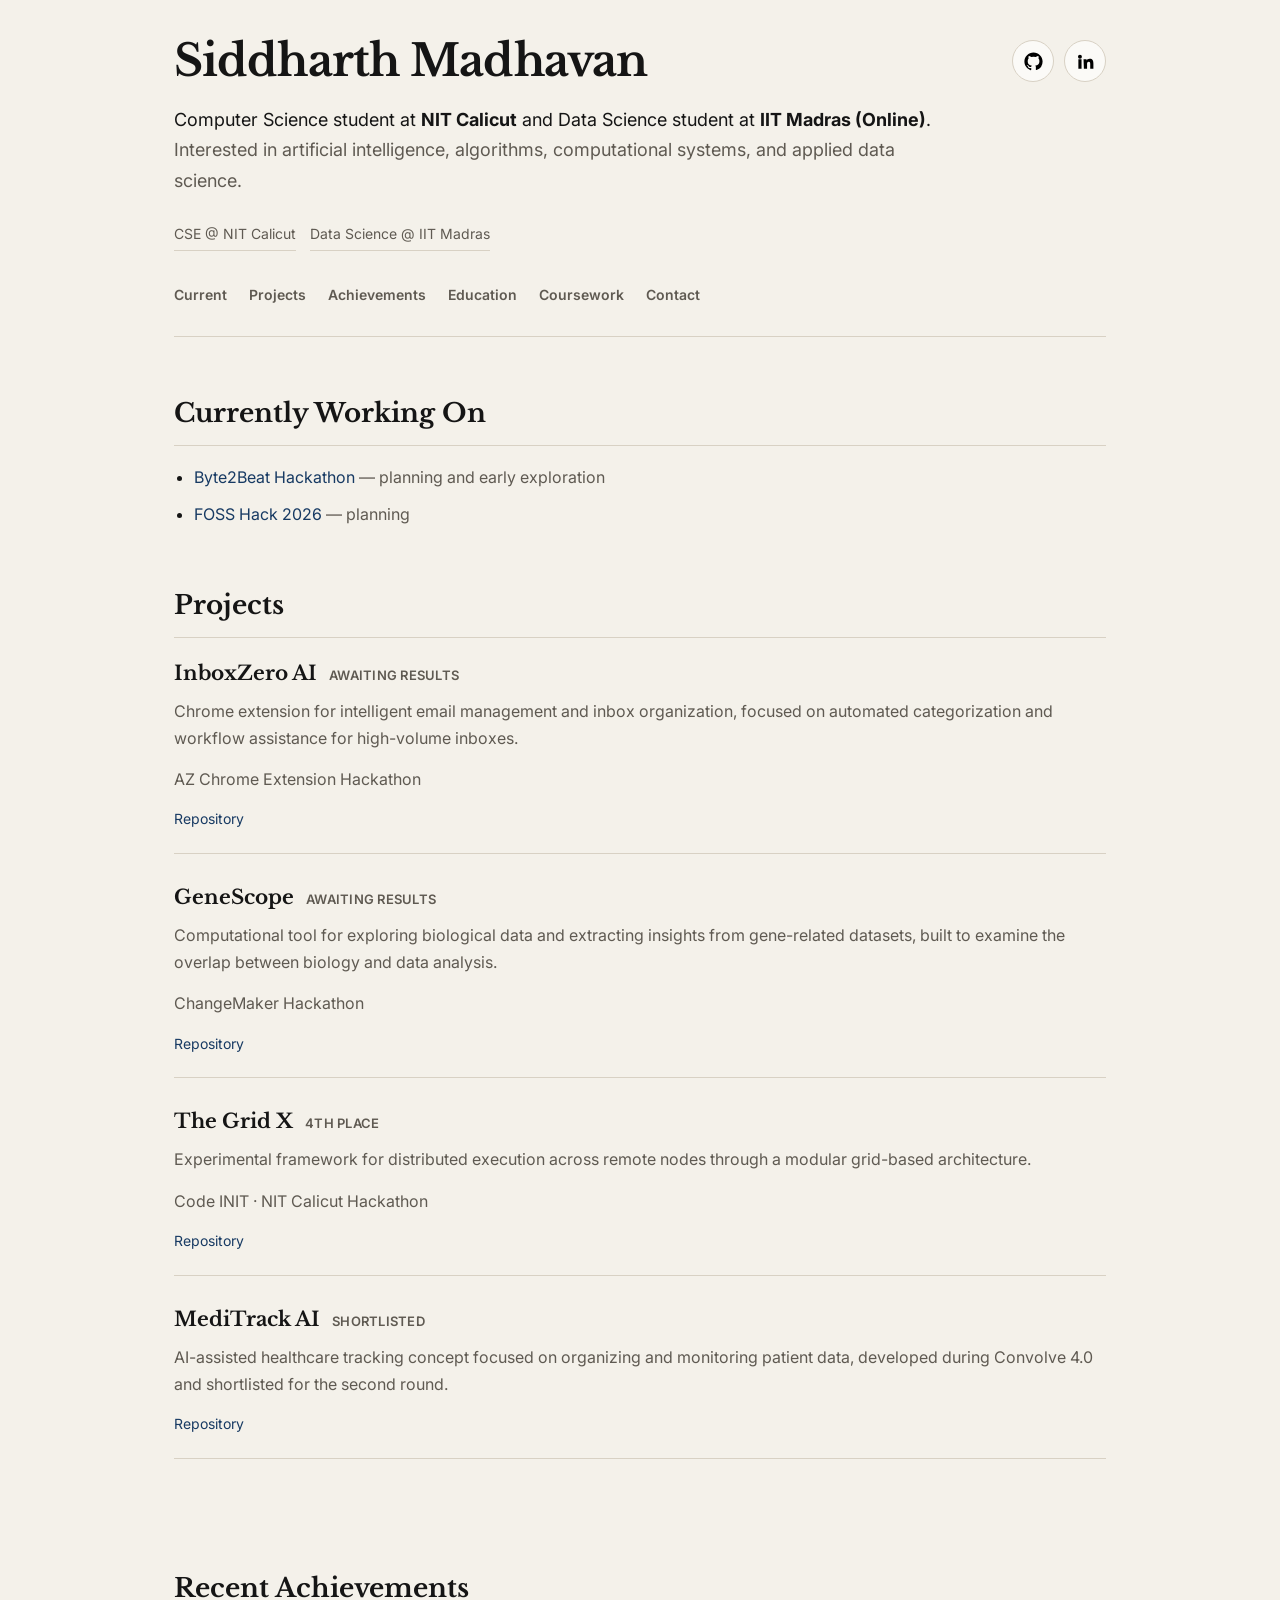
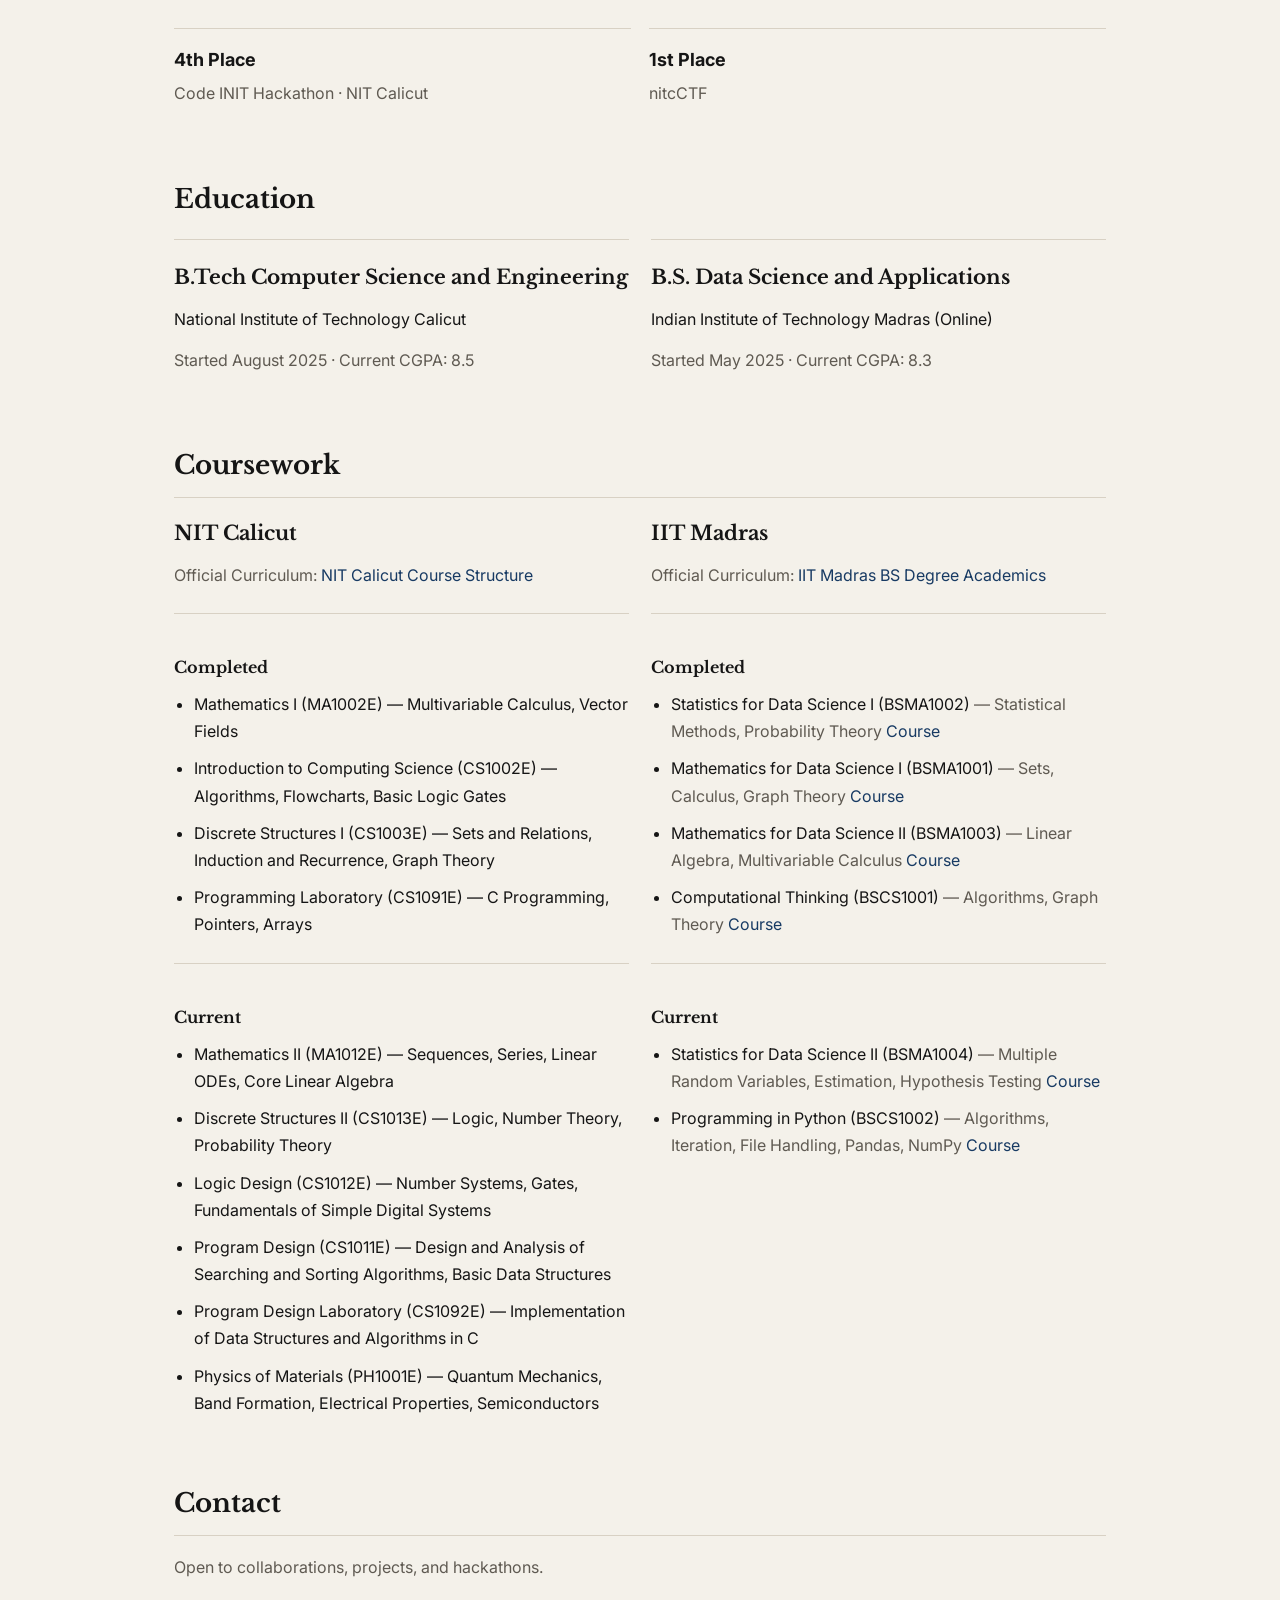
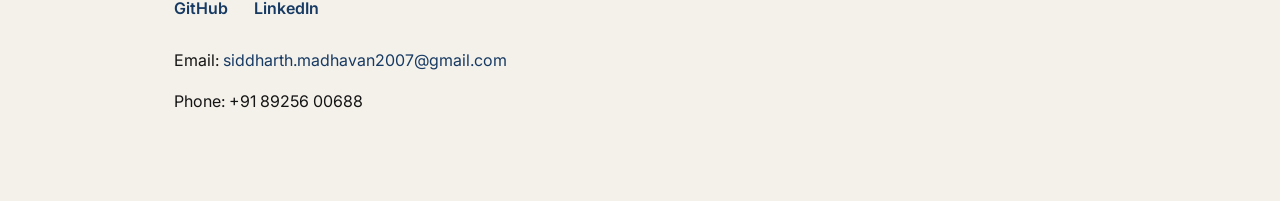
==== classic.html @ 90c17cf6 "Rebuild portfolio as a Persona-inspired pause menu with original portrait" ====
<!DOCTYPE html>
<html lang="en">
<head>
<meta charset="UTF-8">
<meta name="viewport" content="width=device-width, initial-scale=1.0">
<title>Siddharth Madhavan</title>

<link href="https://fonts.googleapis.com/css2?family=Libre+Baskerville:wght@400;700&display=swap" rel="stylesheet">
<link href="https://fonts.googleapis.com/css2?family=Inter:wght@400;500;600&display=swap" rel="stylesheet">

<style>

    :root{
        --bg:#f4f1ea;
        --surface:#fbfaf7;
        --surface-alt:#f1ede5;
        --text:#151515;
        --muted:#5f5a52;
        --line:#d8d1c4;
        --accent:#173a63;
    }

    *{
        box-sizing:border-box;
    }

    html{
        scroll-behavior:smooth;
    }

    body{
        margin:0;
        background:var(--bg);
        color:var(--text);
        font-family:"Inter", sans-serif;
        font-size:16px;
        line-height:1.7;
    }

    .page{
        max-width:980px;
        margin:0 auto;
        padding:36px 24px 72px;
    }

    .eyebrow{
        margin:0 0 14px;
        color:var(--muted);
        font-size:12px;
        font-weight:600;
        letter-spacing:0.12em;
        text-transform:uppercase;
    }

    .hero{
        padding:0 0 28px;
        border-bottom:1px solid var(--line);
    }

    .hero-top{
        display:flex;
        align-items:center;
        justify-content:space-between;
        gap:16px;
    }

    .hero-actions{
        display:flex;
        flex-wrap:wrap;
        gap:10px;
    }

    .icon-button{
        display:inline-flex;
        align-items:center;
        justify-content:center;
        width:42px;
        height:42px;
        border:1px solid var(--line);
        border-radius:999px;
        background:var(--surface);
        color:#000;
        transition:transform 0.2s ease, border-color 0.2s ease, background 0.2s ease;
    }

    .icon-button:hover{
        transform:translateY(-1px);
        border-color:var(--accent);
        background:var(--surface-alt);
    }

    .icon-button svg{
        width:19px;
        height:19px;
        fill:currentColor;
    }

    h1,
    h2,
    h3,
    h4{
        font-family:"Libre Baskerville", serif;
        font-weight:700;
        color:var(--text);
    }

    h1{
        margin:0;
        font-size:44px;
        line-height:1.15;
        letter-spacing:-0.02em;
    }

    h2{
        margin:0 0 18px;
        padding-bottom:10px;
        font-size:26px;
        border-bottom:1px solid var(--line);
    }

    h2.no-divider{
        padding-bottom:0;
        border-bottom:none;
    }

    h3{
        margin:0 0 12px;
        font-size:20px;
    }

    h4{
        margin:22px 0 10px;
        font-size:16px;
    }

    p{
        margin:0 0 14px;
    }

    .intro{
        max-width:760px;
        margin:18px 0 0;
        font-size:18px;
        color:var(--text);
    }

    .muted,
    .gray{
        color:var(--muted);
    }

    .meta-row,
    .quick-links{
        display:flex;
        flex-wrap:wrap;
        gap:10px 14px;
        margin-top:22px;
    }

    .meta-item{
        padding:4px 0;
        border-bottom:1px solid var(--line);
        color:var(--muted);
        font-size:14px;
    }

    .quick-links a{
        display:inline-block;
        padding:6px 0;
        border-bottom:1px solid transparent;
        font-size:14px;
        font-weight:600;
    }

    .quick-links a:hover,
    nav a:hover,
    a:hover{
        border-color:var(--accent);
    }

    nav{
        position:sticky;
        top:0;
        z-index:10;
        display:flex;
        flex-wrap:wrap;
        gap:14px 22px;
        margin:18px 0 0;
        padding:14px 0 0;
        background:var(--bg);
    }

    nav a{
        color:var(--muted);
        text-decoration:none;
        font-size:14px;
        font-weight:600;
        border-bottom:1px solid transparent;
    }

    a{
        color:var(--accent);
        text-decoration:none;
    }

    .section{
        margin-top:54px;
    }

    .simple-list,
    .course-list{
        margin:0;
        padding-left:20px;
    }

    .simple-list li,
    .course-list li{
        margin-bottom:10px;
    }

    .split{
        display:grid;
        grid-template-columns:repeat(2, minmax(0, 1fr));
        gap:22px;
    }

    .panel{
        padding:20px 0 0;
        border-top:1px solid var(--line);
    }

    .project-list{
        display:grid;
        gap:26px;
    }

    .project-item{
        padding:0 0 22px;
        border-bottom:1px solid var(--line);
    }

    .project-item:last-child{
        padding-bottom:0;
    }

    .project-title{
        display:flex;
        flex-wrap:wrap;
        align-items:baseline;
        gap:8px 12px;
        margin-bottom:8px;
    }

    .project-title b{
        font-family:"Libre Baskerville", serif;
        font-size:20px;
        color:var(--text);
    }

    .project-status{
        color:var(--muted);
        font-size:13px;
        font-weight:600;
        letter-spacing:0.02em;
        text-transform:uppercase;
    }

    .project-links{
        display:flex;
        flex-wrap:wrap;
        gap:14px;
        margin-top:10px;
        font-size:14px;
    }

    .achievement-grid{
        display:grid;
        grid-template-columns:repeat(2, minmax(0, 1fr));
        gap:18px;
    }

    .achievement{
        padding:16px 0;
        border-top:1px solid var(--line);
    }

    .achievement strong{
        display:block;
        margin-bottom:4px;
        font-size:18px;
    }

    .course-group{
        margin-top:24px;
        padding-top:18px;
        border-top:1px solid var(--line);
    }

    .contact-links a{
        display:inline-block;
        margin-right:22px;
        margin-bottom:10px;
        font-weight:600;
    }

    @media (max-width:780px){
        .page{
            padding:28px 18px 56px;
        }

        .hero-top{
            align-items:flex-start;
            flex-direction:column;
        }

        h1{
            font-size:34px;
        }

        .intro{
            font-size:17px;
        }

        .split,
        .achievement-grid{
            grid-template-columns:1fr;
        }
    }

</style>
</head>

<body>
<div class="page">

<header class="hero">
<div class="hero-top">
<h1>Siddharth Madhavan</h1>

<div class="hero-actions">
<a class="icon-button" href="https://github.com/SiddharthMadhavan" aria-label="GitHub" target="_blank" rel="noreferrer">
<svg viewBox="0 0 24 24" aria-hidden="true">
<path d="M12 .5C5.65.5.5 5.65.5 12c0 5.08 3.29 9.39 7.86 10.91.58.11.79-.25.79-.56 0-.28-.01-1.02-.02-2-3.2.7-3.88-1.54-3.88-1.54-.52-1.32-1.28-1.67-1.28-1.67-1.05-.72.08-.71.08-.71 1.16.08 1.77 1.2 1.77 1.2 1.03 1.77 2.71 1.26 3.37.96.1-.75.4-1.26.73-1.55-2.55-.29-5.23-1.27-5.23-5.68 0-1.26.45-2.3 1.19-3.11-.12-.29-.52-1.47.11-3.06 0 0 .97-.31 3.19 1.19a11.1 11.1 0 0 1 5.8 0c2.21-1.5 3.18-1.19 3.18-1.19.64 1.59.24 2.77.12 3.06.74.81 1.19 1.85 1.19 3.11 0 4.42-2.68 5.39-5.24 5.67.41.35.78 1.05.78 2.12 0 1.53-.01 2.77-.01 3.15 0 .31.21.68.8.56A11.5 11.5 0 0 0 23.5 12C23.5 5.65 18.35.5 12 .5Z"/>
</svg>
</a>
<a class="icon-button" href="https://www.linkedin.com/in/siddharth-madhavan-900544212/" aria-label="LinkedIn" target="_blank" rel="noreferrer">
<svg viewBox="0 0 24 24" aria-hidden="true">
<path d="M4.98 3.5A2.48 2.48 0 1 0 5 8.46 2.48 2.48 0 0 0 4.98 3.5ZM3 9h4v12H3Zm6.5 0h3.83v1.64h.05c.53-1 1.84-2.05 3.79-2.05 4.05 0 4.8 2.66 4.8 6.12V21h-4v-5.57c0-1.33-.03-3.04-1.85-3.04-1.85 0-2.13 1.45-2.13 2.95V21h-4Z"/>
</svg>
</a>
</div>
</div>

<p class="intro">
Computer Science student at <b>NIT Calicut</b> and Data Science student at <b>IIT Madras (Online)</b>.
<span class="gray">Interested in artificial intelligence, algorithms, computational systems, and applied data science.</span>
</p>

<div class="meta-row">
<span class="meta-item">CSE @ NIT Calicut</span>
<span class="meta-item">Data Science @ IIT Madras</span>
</div>

<nav>
<a href="#current">Current</a>
<a href="#projects">Projects</a>
<a href="#achievements">Achievements</a>
<a href="#education">Education</a>
<a href="#coursework">Coursework</a>
<a href="#contact">Contact</a>
</nav>
</header>

<section class="section" id="current">
<h2>Currently Working On</h2>

<ul class="simple-list">
<li><a href="https://byte2beat.devpost.com/">Byte2Beat Hackathon</a> <span class="gray">— planning and early exploration</span></li>
<li><a href="https://fossunited.org/fosshack/2026">FOSS Hack 2026</a> <span class="gray">— planning</span></li>
</ul>
</section>

<section class="section" id="projects">
<h2>Projects</h2>

<div class="project-list">
<article class="project-item">
<div class="project-title">
<a href="https://github.com/Jay-Jay-Tee/inbox-zero"><b>InboxZero AI</b></a>
<span class="project-status">Awaiting Results</span>
</div>
<p class="gray">
Chrome extension for intelligent email management and inbox organization, focused on automated categorization and workflow assistance for high-volume inboxes.
</p>
<p class="gray">AZ Chrome Extension Hackathon</p>
<div class="project-links">
<a href="https://github.com/Jay-Jay-Tee/inbox-zero">Repository</a>
</div>
</article>

<article class="project-item">
<div class="project-title">
<a href="https://github.com/Jay-Jay-Tee/genescope"><b>GeneScope</b></a>
<span class="project-status">Awaiting Results</span>
</div>
<p class="gray">
Computational tool for exploring biological data and extracting insights from gene-related datasets, built to examine the overlap between biology and data analysis.
</p>
<p class="gray">ChangeMaker Hackathon</p>
<div class="project-links">
<a href="https://github.com/Jay-Jay-Tee/genescope">Repository</a>
</div>
</article>

<article class="project-item">
<div class="project-title">
<a href="https://github.com/Jay-Jay-Tee/the-grid-x"><b>The Grid X</b></a>
<span class="project-status">4th Place</span>
</div>
<p class="gray">
Experimental framework for distributed execution across remote nodes through a modular grid-based architecture.
</p>
<p class="gray">Code INIT · NIT Calicut Hackathon</p>
<div class="project-links">
<a href="https://github.com/Jay-Jay-Tee/the-grid-x">Repository</a>
</div>
</article>

<article class="project-item">
<div class="project-title">
<a href="https://github.com/Jay-Jay-Tee/meditrack-ai"><b>MediTrack AI</b></a>
<span class="project-status">Shortlisted</span>
</div>
<p class="gray">
AI-assisted healthcare tracking concept focused on organizing and monitoring patient data, developed during Convolve 4.0 and shortlisted for the second round.
</p>
<div class="project-links">
<a href="https://github.com/Jay-Jay-Tee/meditrack-ai">Repository</a>
</div>
</article>
<br>
</div>
</section>

<section class="section" id="achievements">
<h2 class="no-divider">Recent Achievements</h2>

<div class="achievement-grid">
<div class="achievement">
<strong>4th Place</strong>
<span class="gray">Code INIT Hackathon · NIT Calicut</span>
</div>

<div class="achievement">
<strong>1st Place</strong>
<span class="gray">nitcCTF</span>
</div>
</div>
</section>

<section class="section" id="education">
<h2 class="no-divider">Education</h2>

<div class="split">
<div class="panel">
<h3>B.Tech Computer Science and Engineering</h3>
<p>National Institute of Technology Calicut</p>
<p class="gray">Started August 2025 · Current CGPA: 8.5</p>
</div>

<div class="panel">
<h3>B.S. Data Science and Applications</h3>
<p>Indian Institute of Technology Madras (Online)</p>
<p class="gray">Started May 2025 · Current CGPA: 8.3</p>
</div>
</div>
</section>

<section class="section" id="coursework">
<h2>Coursework</h2>

<div class="split">
<div>
<h3>NIT Calicut</h3>
<p class="gray">
Official Curriculum:
<a href="https://nitc.ac.in/imgserver/uploads/attachments/Ed__5564815e-2c2b-46ae-87c2-67101431d466_.pdf">NIT Calicut Course Structure</a>
</p>

<div class="course-group">
<h4>Completed</h4>
<ul class="course-list">
<li>Mathematics I (MA1002E) — Multivariable Calculus, Vector Fields</li>
<li>Introduction to Computing Science (CS1002E) — Algorithms, Flowcharts, Basic Logic Gates</li>
<li>Discrete Structures I (CS1003E) — Sets and Relations, Induction and Recurrence, Graph Theory</li>
<li>Programming Laboratory (CS1091E) — C Programming, Pointers, Arrays</li>
</ul>
</div>

<div class="course-group">
<h4>Current</h4>
<ul class="course-list">
<li>Mathematics II (MA1012E) — Sequences, Series, Linear ODEs, Core Linear Algebra</li>
<li>Discrete Structures II (CS1013E) — Logic, Number Theory, Probability Theory</li>
<li>Logic Design (CS1012E) — Number Systems, Gates, Fundamentals of Simple Digital Systems</li>
<li>Program Design (CS1011E) — Design and Analysis of Searching and Sorting Algorithms, Basic Data Structures</li>
<li>Program Design Laboratory (CS1092E) — Implementation of Data Structures and Algorithms in C</li>
<li>Physics of Materials (PH1001E) — Quantum Mechanics, Band Formation, Electrical Properties, Semiconductors</li>
</ul>
</div>
</div>

<div>
<h3>IIT Madras</h3>
<p class="gray">
Official Curriculum:
<a href="https://study.iitm.ac.in/ds/academics.html">IIT Madras BS Degree Academics</a>
</p>

<div class="course-group">
<h4>Completed</h4>
<ul class="course-list">
<li>Statistics for Data Science I (BSMA1002) <span class="gray">— Statistical Methods, Probability Theory</span> <a href="https://study.iitm.ac.in/ds/course_pages/BSMA1002.html">Course</a></li>
<li>Mathematics for Data Science I (BSMA1001) <span class="gray">— Sets, Calculus, Graph Theory</span> <a href="https://study.iitm.ac.in/ds/course_pages/BSMA1001.html">Course</a></li>
<li>Mathematics for Data Science II (BSMA1003) <span class="gray">— Linear Algebra, Multivariable Calculus</span> <a href="https://study.iitm.ac.in/ds/course_pages/BSMA1003.html">Course</a></li>
<li>Computational Thinking (BSCS1001) <span class="gray">— Algorithms, Graph Theory</span> <a href="https://study.iitm.ac.in/ds/course_pages/BSCS1001.html">Course</a></li>
</ul>
</div>

<div class="course-group">
<h4>Current</h4>
<ul class="course-list">
<li>Statistics for Data Science II (BSMA1004) <span class="gray">— Multiple Random Variables, Estimation, Hypothesis Testing</span> <a href="https://study.iitm.ac.in/ds/course_pages/BSMA1004.html">Course</a></li>
<li>Programming in Python (BSCS1002) <span class="gray">— Algorithms, Iteration, File Handling, Pandas, NumPy</span> <a href="https://study.iitm.ac.in/ds/course_pages/BSCS1002.html">Course</a></li>
</ul>
</div>
</div>
</div>
</section>

<section class="section" id="contact">
<h2>Contact</h2>
<p class="gray">Open to collaborations, projects, and hackathons.</p>
<p class="contact-links">
<a href="https://github.com/SiddharthMadhavan">GitHub</a>
<a href="https://www.linkedin.com/in/siddharth-madhavan-900544212/">LinkedIn</a>
</p>
<p>Email: <a href="mailto:siddharth.madhavan2007@gmail.com">siddharth.madhavan2007@gmail.com</a></p>
<p>Phone: +91 89256 00688</p>
</section>

</div>

</body>
</html>
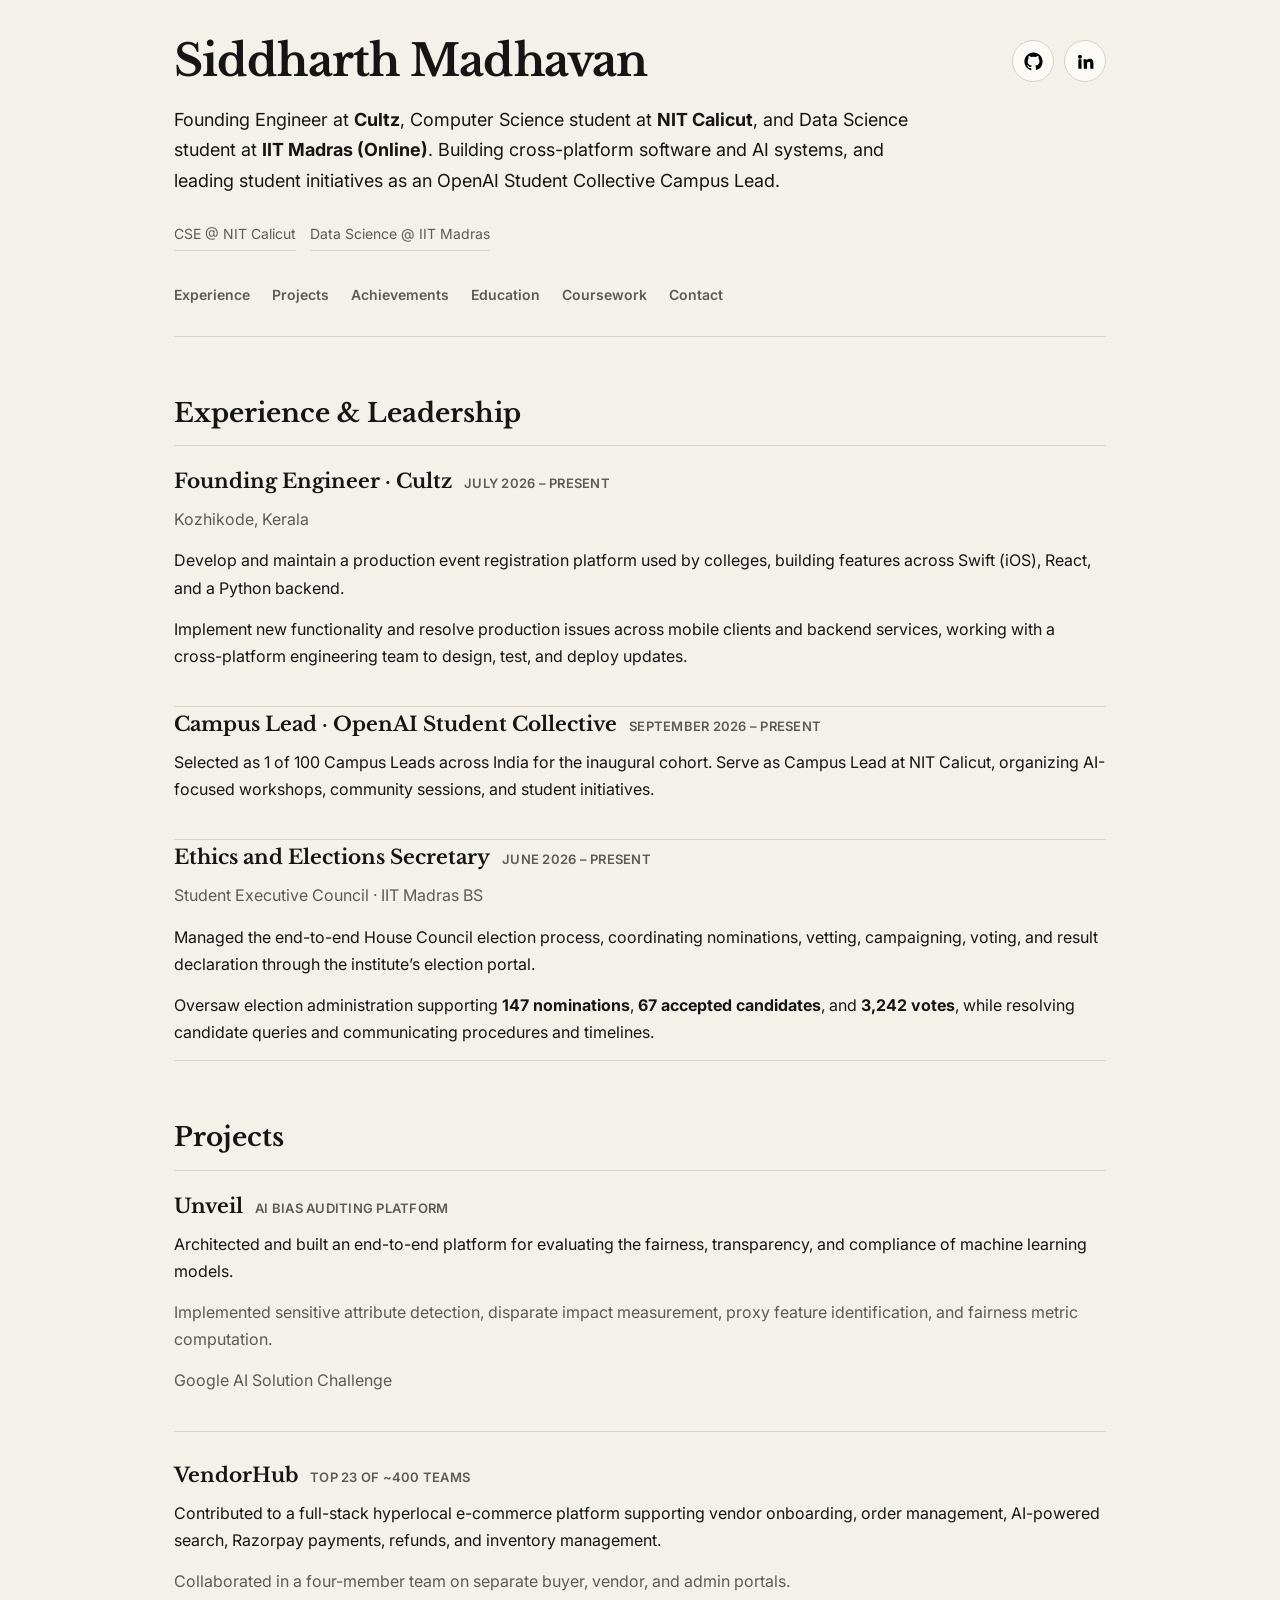
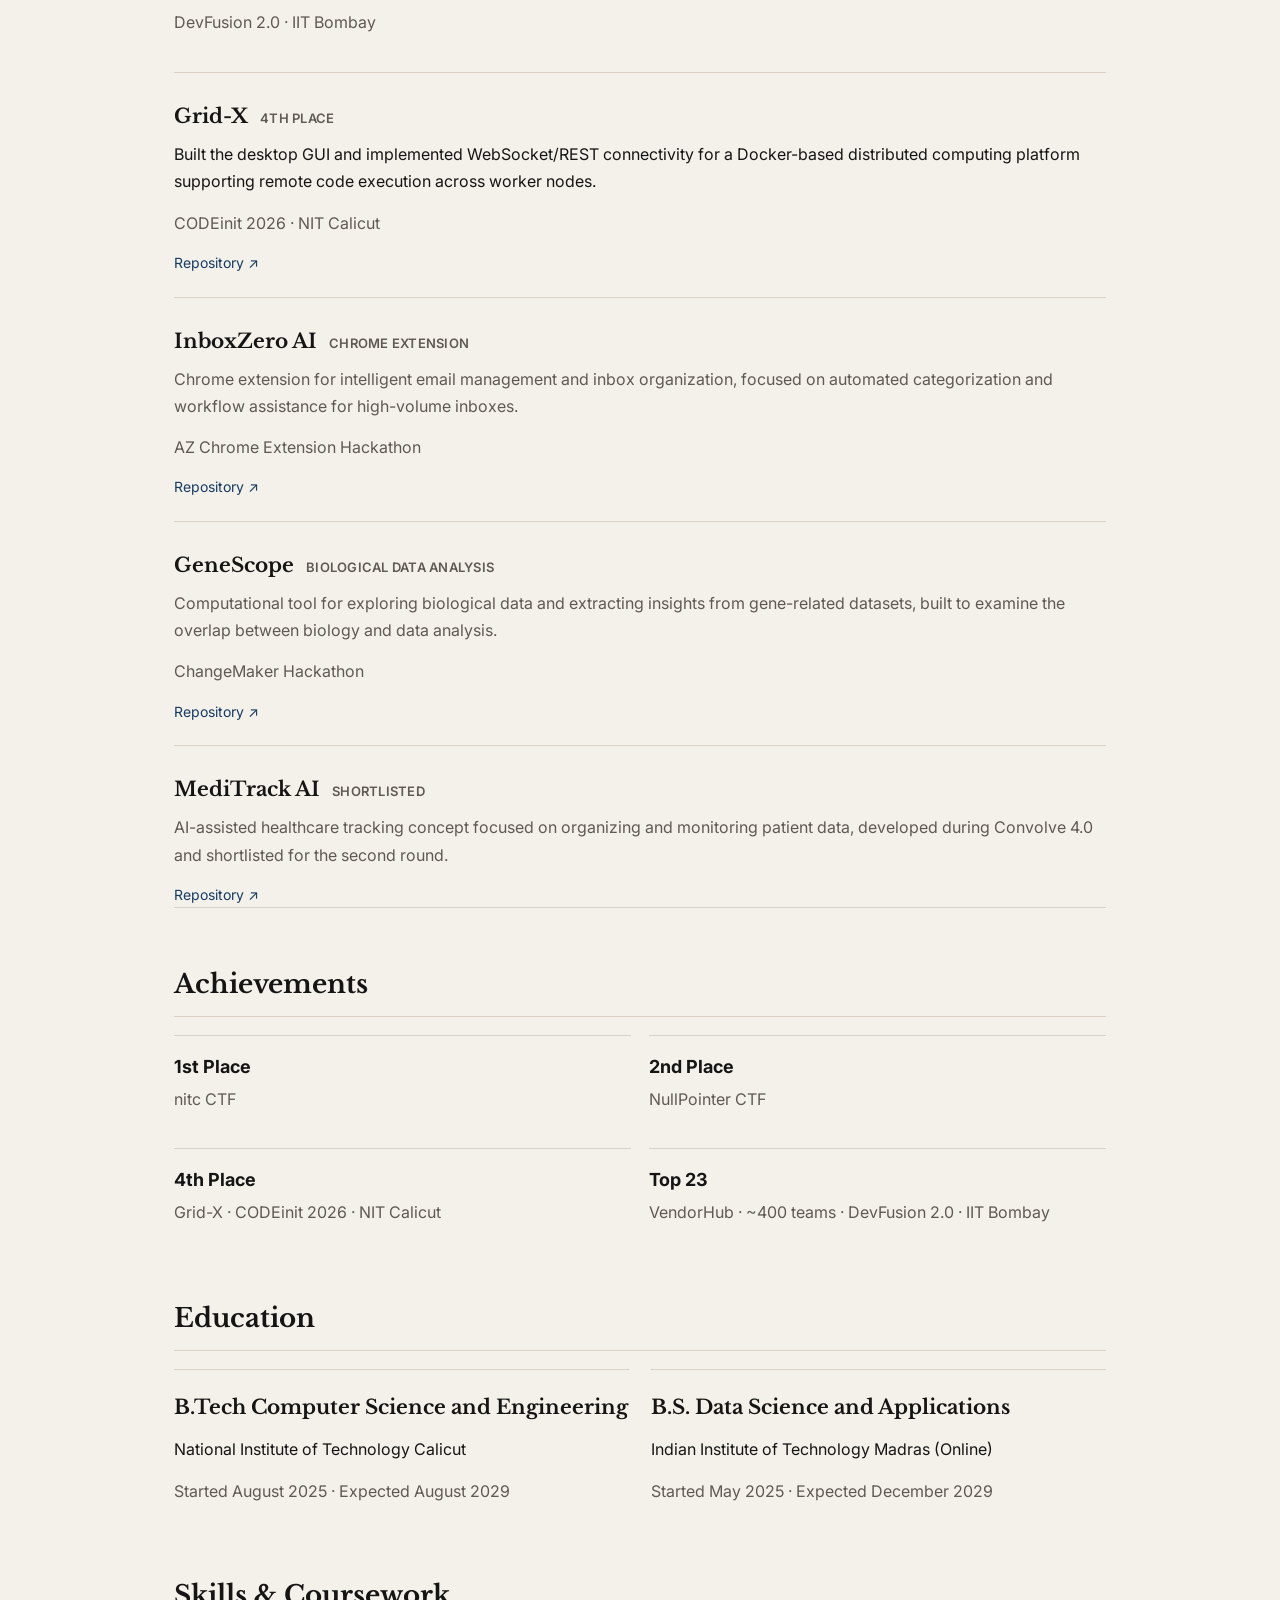
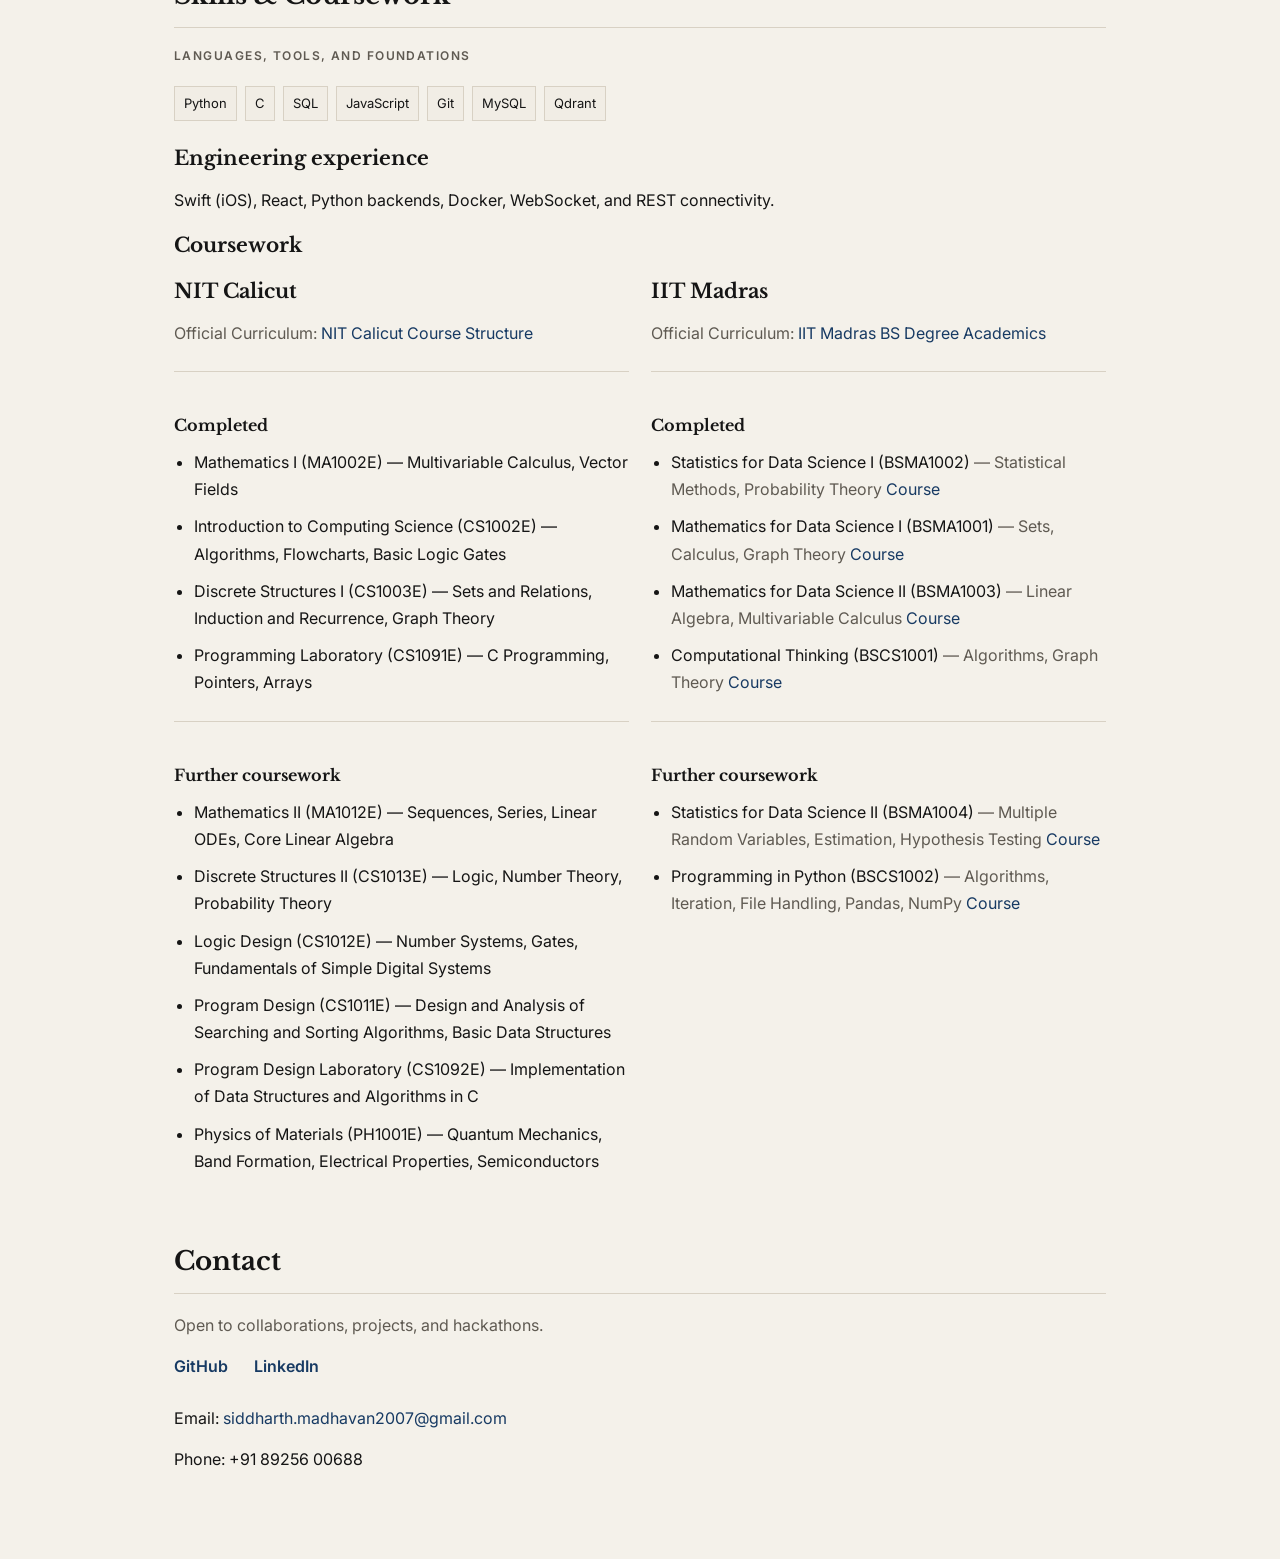
==== commit 327c6800: "Update portfolio from current resume with engineering, leadership, and projects" ====
--- a/classic.html
+++ b/classic.html
@@ -327,6 +327,7 @@
         }
     }
 
+.profile-tags{display:flex;flex-wrap:wrap;gap:8px;margin:20px 0}.profile-tags span{padding:5px 9px;background:var(--surface-alt);border:1px solid var(--line);font-size:13px}
 </style>
 </head>
 
@@ -351,10 +352,7 @@
 </div>
 </div>
 
-<p class="intro">
-Computer Science student at <b>NIT Calicut</b> and Data Science student at <b>IIT Madras (Online)</b>.
-<span class="gray">Interested in artificial intelligence, algorithms, computational systems, and applied data science.</span>
-</p>
+<p class="intro">Founding Engineer at <b>Cultz</b>, Computer Science student at <b>NIT Calicut</b>, and Data Science student at <b>IIT Madras (Online)</b>. Building cross-platform software and AI systems, and leading student initiatives as an OpenAI Student Collective Campus Lead.</p>
 
 <div class="meta-row">
 <span class="meta-item">CSE @ NIT Calicut</span>
@@ -362,7 +360,7 @@
 </div>
 
 <nav>
-<a href="#current">Current</a>
+<a href="#current">Experience</a>
 <a href="#projects">Projects</a>
 <a href="#achievements">Achievements</a>
 <a href="#education">Education</a>
@@ -371,113 +369,23 @@
 </nav>
 </header>
 
-<section class="section" id="current">
-<h2>Currently Working On</h2>
-
-<ul class="simple-list">
-<li><a href="https://byte2beat.devpost.com/">Byte2Beat Hackathon</a> <span class="gray">— planning and early exploration</span></li>
-<li><a href="https://fossunited.org/fosshack/2026">FOSS Hack 2026</a> <span class="gray">— planning</span></li>
-</ul>
-</section>
-
-<section class="section" id="projects">
-<h2>Projects</h2>
-
-<div class="project-list">
-<article class="project-item">
-<div class="project-title">
-<a href="https://github.com/Jay-Jay-Tee/inbox-zero"><b>InboxZero AI</b></a>
-<span class="project-status">Awaiting Results</span>
-</div>
-<p class="gray">
-Chrome extension for intelligent email management and inbox organization, focused on automated categorization and workflow assistance for high-volume inboxes.
-</p>
-<p class="gray">AZ Chrome Extension Hackathon</p>
-<div class="project-links">
-<a href="https://github.com/Jay-Jay-Tee/inbox-zero">Repository</a>
-</div>
-</article>
-
-<article class="project-item">
-<div class="project-title">
-<a href="https://github.com/Jay-Jay-Tee/genescope"><b>GeneScope</b></a>
-<span class="project-status">Awaiting Results</span>
-</div>
-<p class="gray">
-Computational tool for exploring biological data and extracting insights from gene-related datasets, built to examine the overlap between biology and data analysis.
-</p>
-<p class="gray">ChangeMaker Hackathon</p>
-<div class="project-links">
-<a href="https://github.com/Jay-Jay-Tee/genescope">Repository</a>
-</div>
-</article>
-
-<article class="project-item">
-<div class="project-title">
-<a href="https://github.com/Jay-Jay-Tee/the-grid-x"><b>The Grid X</b></a>
-<span class="project-status">4th Place</span>
-</div>
-<p class="gray">
-Experimental framework for distributed execution across remote nodes through a modular grid-based architecture.
-</p>
-<p class="gray">Code INIT · NIT Calicut Hackathon</p>
-<div class="project-links">
-<a href="https://github.com/Jay-Jay-Tee/the-grid-x">Repository</a>
-</div>
-</article>
-
-<article class="project-item">
-<div class="project-title">
-<a href="https://github.com/Jay-Jay-Tee/meditrack-ai"><b>MediTrack AI</b></a>
-<span class="project-status">Shortlisted</span>
-</div>
-<p class="gray">
-AI-assisted healthcare tracking concept focused on organizing and monitoring patient data, developed during Convolve 4.0 and shortlisted for the second round.
-</p>
-<div class="project-links">
-<a href="https://github.com/Jay-Jay-Tee/meditrack-ai">Repository</a>
-</div>
-</article>
-<br>
-</div>
-</section>
-
-<section class="section" id="achievements">
-<h2 class="no-divider">Recent Achievements</h2>
-
-<div class="achievement-grid">
-<div class="achievement">
-<strong>4th Place</strong>
-<span class="gray">Code INIT Hackathon · NIT Calicut</span>
-</div>
-
-<div class="achievement">
-<strong>1st Place</strong>
-<span class="gray">nitcCTF</span>
-</div>
-</div>
-</section>
-
-<section class="section" id="education">
-<h2 class="no-divider">Education</h2>
-
-<div class="split">
-<div class="panel">
-<h3>B.Tech Computer Science and Engineering</h3>
-<p>National Institute of Technology Calicut</p>
-<p class="gray">Started August 2025 · Current CGPA: 8.5</p>
-</div>
-
-<div class="panel">
-<h3>B.S. Data Science and Applications</h3>
-<p>Indian Institute of Technology Madras (Online)</p>
-<p class="gray">Started May 2025 · Current CGPA: 8.3</p>
-</div>
-</div>
-</section>
+<section class="section" id="current"><h2>Experience &amp; Leadership</h2><article class="project-item"><div class="project-title"><b>Founding Engineer · Cultz</b><span class="project-status">July 2026 – Present</span></div><p class="gray">Kozhikode, Kerala</p><p>Develop and maintain a production event registration platform used by colleges, building features across Swift (iOS), React, and a Python backend.</p><p>Implement new functionality and resolve production issues across mobile clients and backend services, working with a cross-platform engineering team to design, test, and deploy updates.</p></article><article class="project-item"><div class="project-title"><b>Campus Lead · OpenAI Student Collective</b><span class="project-status">September 2026 – Present</span></div><p>Selected as 1 of 100 Campus Leads across India for the inaugural cohort. Serve as Campus Lead at NIT Calicut, organizing AI-focused workshops, community sessions, and student initiatives.</p></article><article class="project-item"><div class="project-title"><b>Ethics and Elections Secretary</b><span class="project-status">June 2026 – Present</span></div><p class="gray">Student Executive Council · IIT Madras BS</p><p>Managed the end-to-end House Council election process, coordinating nominations, vetting, campaigning, voting, and result declaration through the institute’s election portal.</p><p>Oversaw election administration supporting <strong>147 nominations</strong>, <strong>67 accepted candidates</strong>, and <strong>3,242 votes</strong>, while resolving candidate queries and communicating procedures and timelines.</p></article></section>
+
+<section class="section" id="projects"><h2>Projects</h2><div class="project-list">
+<article class="project-item"><div class="project-title"><b>Unveil</b><span class="project-status">AI Bias Auditing Platform</span></div><p>Architected and built an end-to-end platform for evaluating the fairness, transparency, and compliance of machine learning models.</p><p class="gray">Implemented sensitive attribute detection, disparate impact measurement, proxy feature identification, and fairness metric computation.</p><p class="gray">Google AI Solution Challenge</p></article>
+<article class="project-item"><div class="project-title"><b>VendorHub</b><span class="project-status">Top 23 of ~400 teams</span></div><p>Contributed to a full-stack hyperlocal e-commerce platform supporting vendor onboarding, order management, AI-powered search, Razorpay payments, refunds, and inventory management.</p><p class="gray">Collaborated in a four-member team on separate buyer, vendor, and admin portals.</p><p class="gray">DevFusion 2.0 · IIT Bombay</p></article>
+<article class="project-item"><div class="project-title"><a href="https://github.com/Jay-Jay-Tee/the-grid-x"><b>Grid-X</b></a><span class="project-status">4th Place</span></div><p>Built the desktop GUI and implemented WebSocket/REST connectivity for a Docker-based distributed computing platform supporting remote code execution across worker nodes.</p><p class="gray">CODEinit 2026 · NIT Calicut</p><div class="project-links"><a href="https://github.com/Jay-Jay-Tee/the-grid-x">Repository ↗</a></div></article>
+<article class="project-item"><div class="project-title"><a href="https://github.com/Jay-Jay-Tee/inbox-zero"><b>InboxZero AI</b></a><span class="project-status">Chrome Extension</span></div><p class="gray">Chrome extension for intelligent email management and inbox organization, focused on automated categorization and workflow assistance for high-volume inboxes.</p><p class="gray">AZ Chrome Extension Hackathon</p><div class="project-links"><a href="https://github.com/Jay-Jay-Tee/inbox-zero">Repository ↗</a></div></article>
+<article class="project-item"><div class="project-title"><a href="https://github.com/Jay-Jay-Tee/genescope"><b>GeneScope</b></a><span class="project-status">Biological Data Analysis</span></div><p class="gray">Computational tool for exploring biological data and extracting insights from gene-related datasets, built to examine the overlap between biology and data analysis.</p><p class="gray">ChangeMaker Hackathon</p><div class="project-links"><a href="https://github.com/Jay-Jay-Tee/genescope">Repository ↗</a></div></article>
+<article class="project-item"><div class="project-title"><a href="https://github.com/Jay-Jay-Tee/meditrack-ai"><b>MediTrack AI</b></a><span class="project-status">Shortlisted</span></div><p class="gray">AI-assisted healthcare tracking concept focused on organizing and monitoring patient data, developed during Convolve 4.0 and shortlisted for the second round.</p><div class="project-links"><a href="https://github.com/Jay-Jay-Tee/meditrack-ai">Repository ↗</a></div></article>
+</div></section>
+
+<section class="section" id="achievements"><h2>Achievements</h2><div class="achievement-grid"><div class="achievement"><strong>1st Place</strong><span class="gray">nitc CTF</span></div><div class="achievement"><strong>2nd Place</strong><span class="gray">NullPointer CTF</span></div><div class="achievement"><strong>4th Place</strong><span class="gray">Grid-X · CODEinit 2026 · NIT Calicut</span></div><div class="achievement"><strong>Top 23</strong><span class="gray">VendorHub · ~400 teams · DevFusion 2.0 · IIT Bombay</span></div></div></section>
+
+<section class="section" id="education"><h2>Education</h2><div class="split"><div class="panel"><h3>B.Tech Computer Science and Engineering</h3><p>National Institute of Technology Calicut</p><p class="gray">Started August 2025 · Expected August 2029</p></div><div class="panel"><h3>B.S. Data Science and Applications</h3><p>Indian Institute of Technology Madras (Online)</p><p class="gray">Started May 2025 · Expected December 2029</p></div></div></section>
 
 <section class="section" id="coursework">
-<h2>Coursework</h2>
+<h2>Skills &amp; Coursework</h2><p class="eyebrow">Languages, tools, and foundations</p><div class="profile-tags"><span>Python</span><span>C</span><span>SQL</span><span>JavaScript</span><span>Git</span><span>MySQL</span><span>Qdrant</span></div><h3>Engineering experience</h3><p>Swift (iOS), React, Python backends, Docker, WebSocket, and REST connectivity.</p><h3>Coursework</h3>
 
 <div class="split">
 <div>
@@ -498,7 +406,7 @@
 </div>
 
 <div class="course-group">
-<h4>Current</h4>
+<h4>Further coursework</h4>
 <ul class="course-list">
 <li>Mathematics II (MA1012E) — Sequences, Series, Linear ODEs, Core Linear Algebra</li>
 <li>Discrete Structures II (CS1013E) — Logic, Number Theory, Probability Theory</li>
@@ -528,7 +436,7 @@
 </div>
 
 <div class="course-group">
-<h4>Current</h4>
+<h4>Further coursework</h4>
 <ul class="course-list">
 <li>Statistics for Data Science II (BSMA1004) <span class="gray">— Multiple Random Variables, Estimation, Hypothesis Testing</span> <a href="https://study.iitm.ac.in/ds/course_pages/BSMA1004.html">Course</a></li>
 <li>Programming in Python (BSCS1002) <span class="gray">— Algorithms, Iteration, File Handling, Pandas, NumPy</span> <a href="https://study.iitm.ac.in/ds/course_pages/BSCS1002.html">Course</a></li>
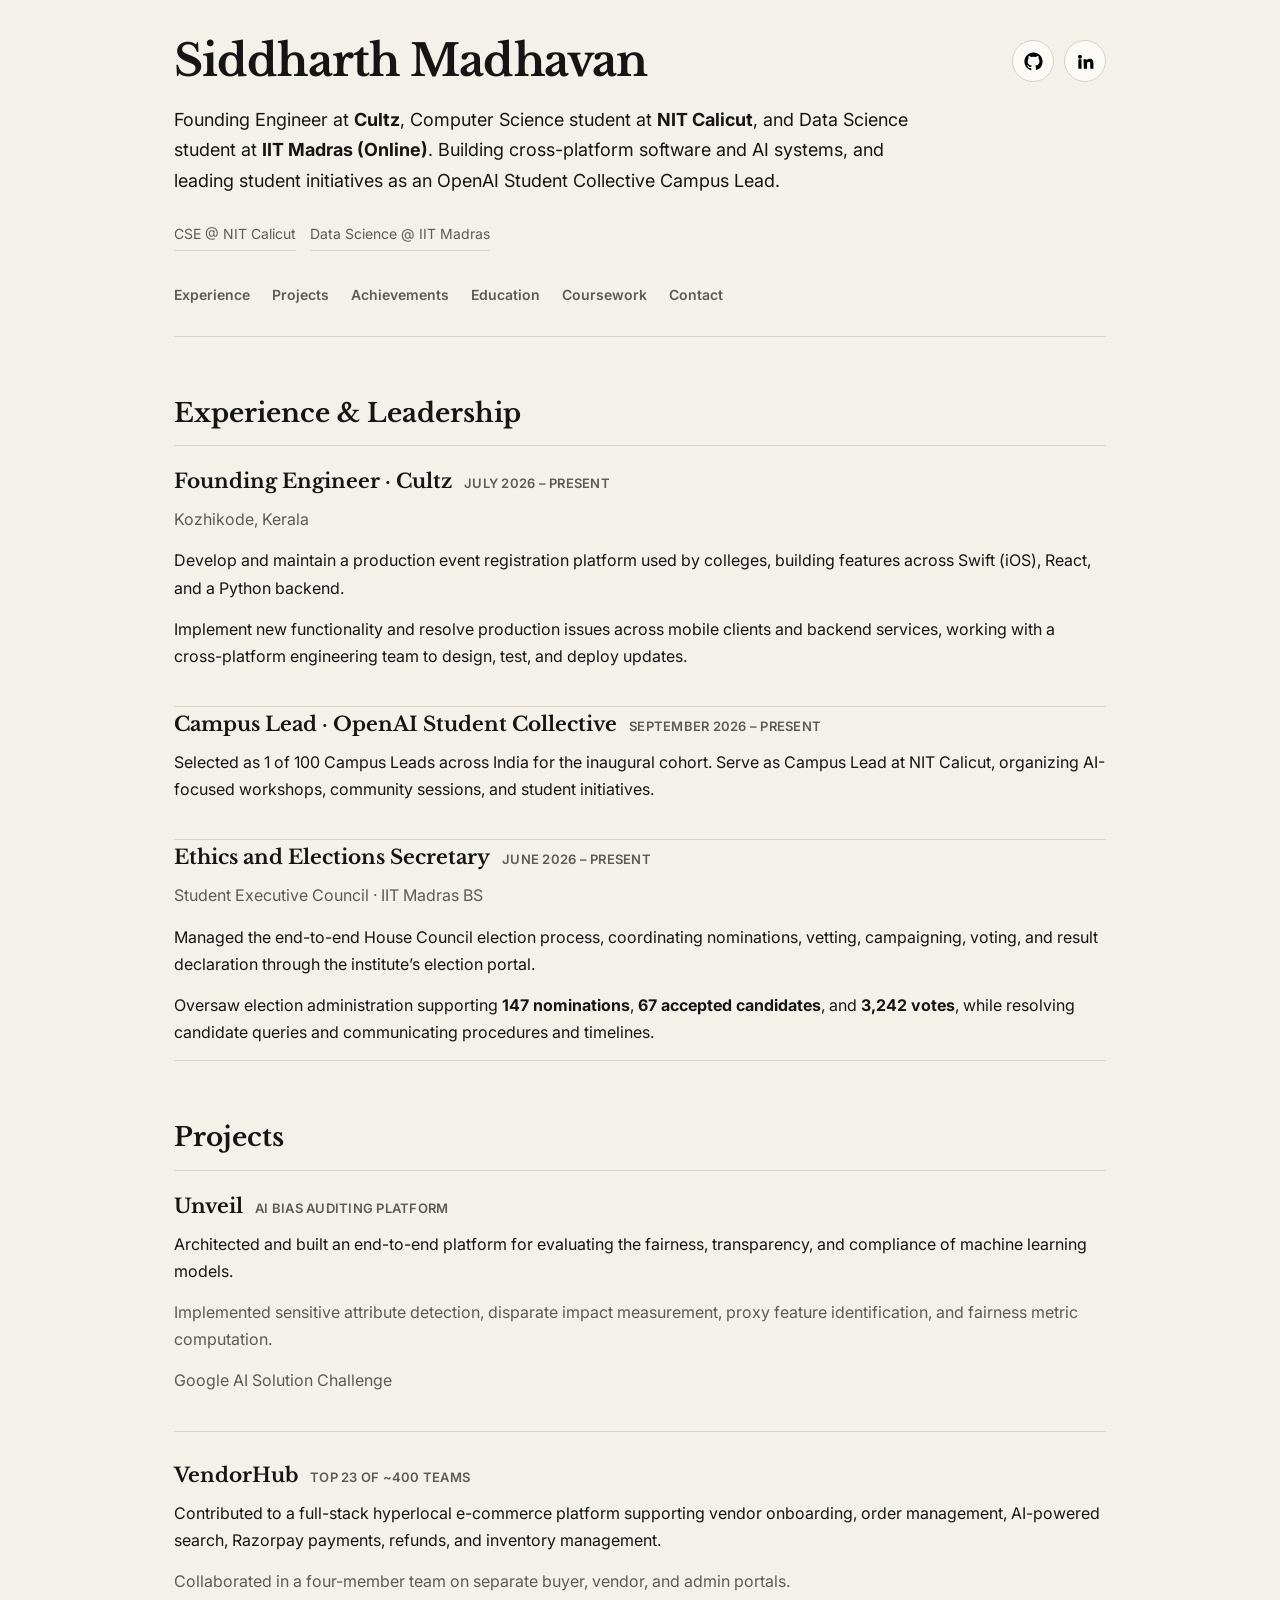
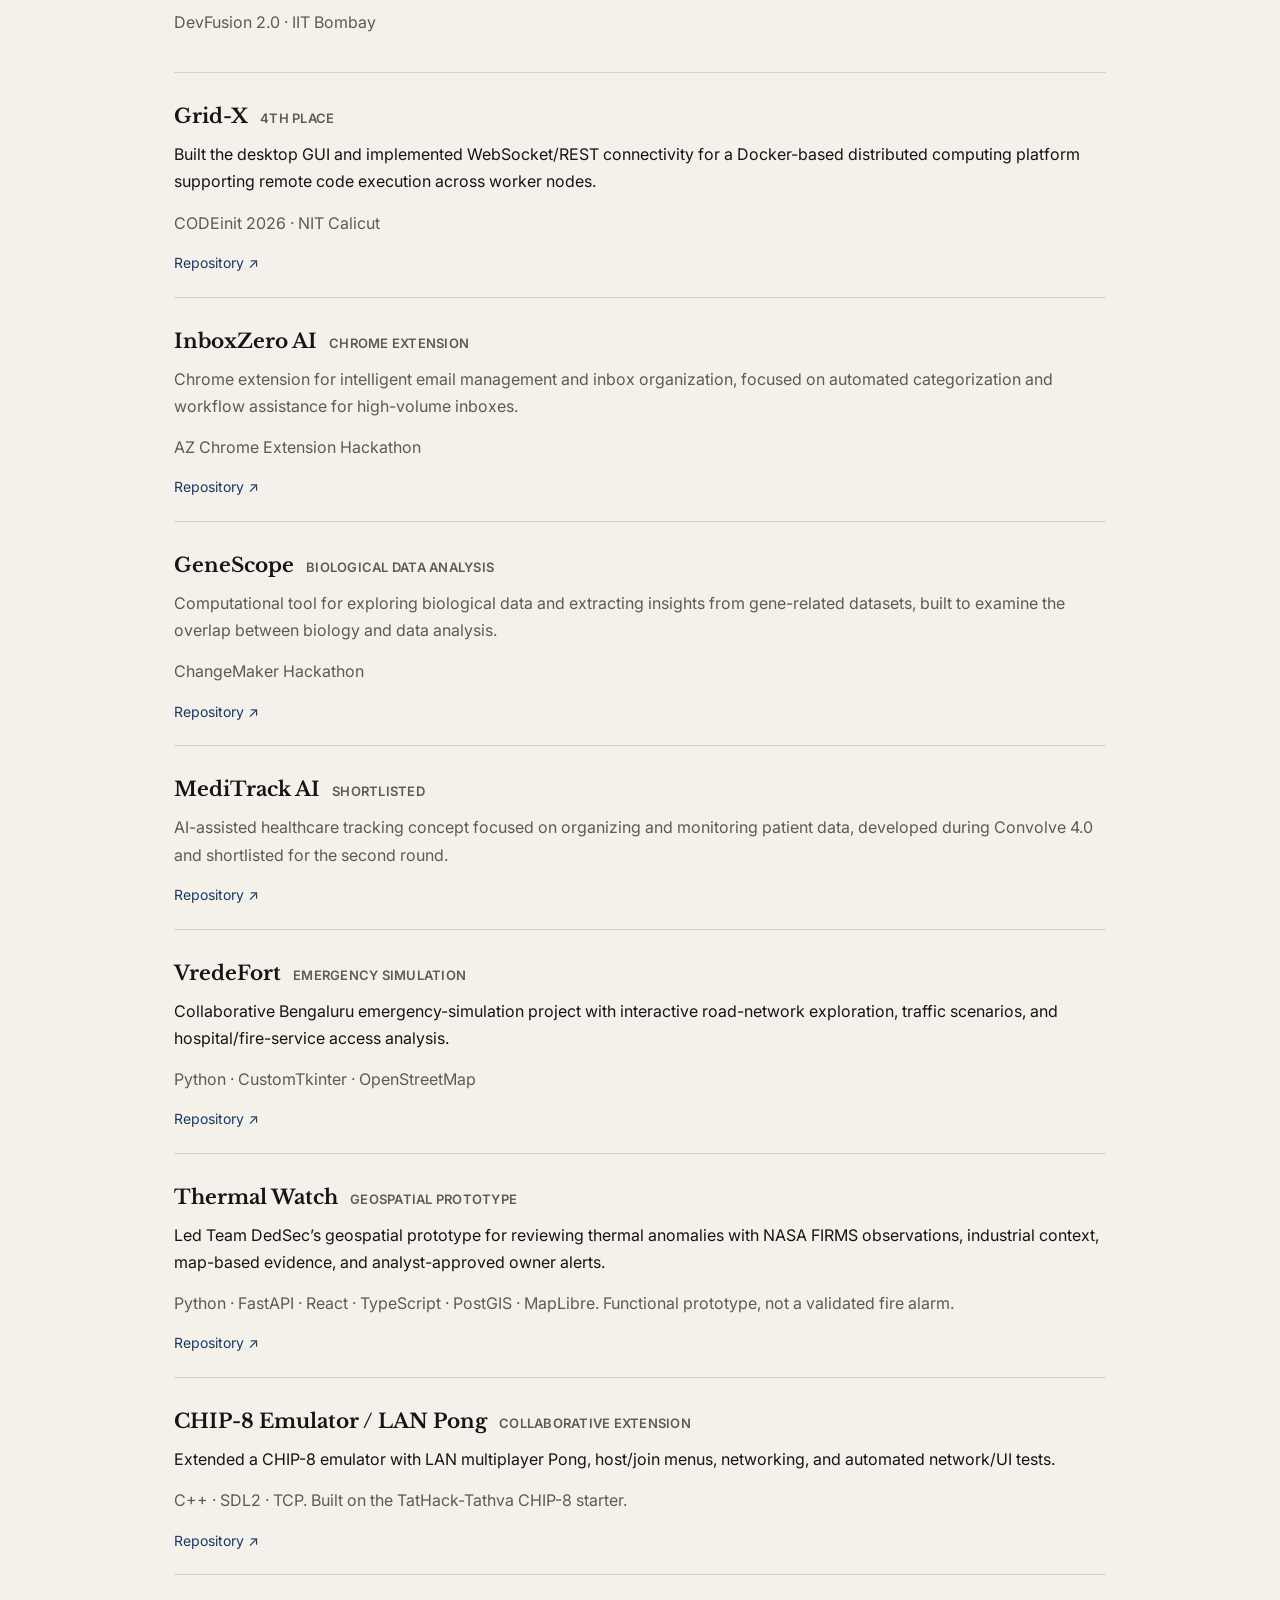
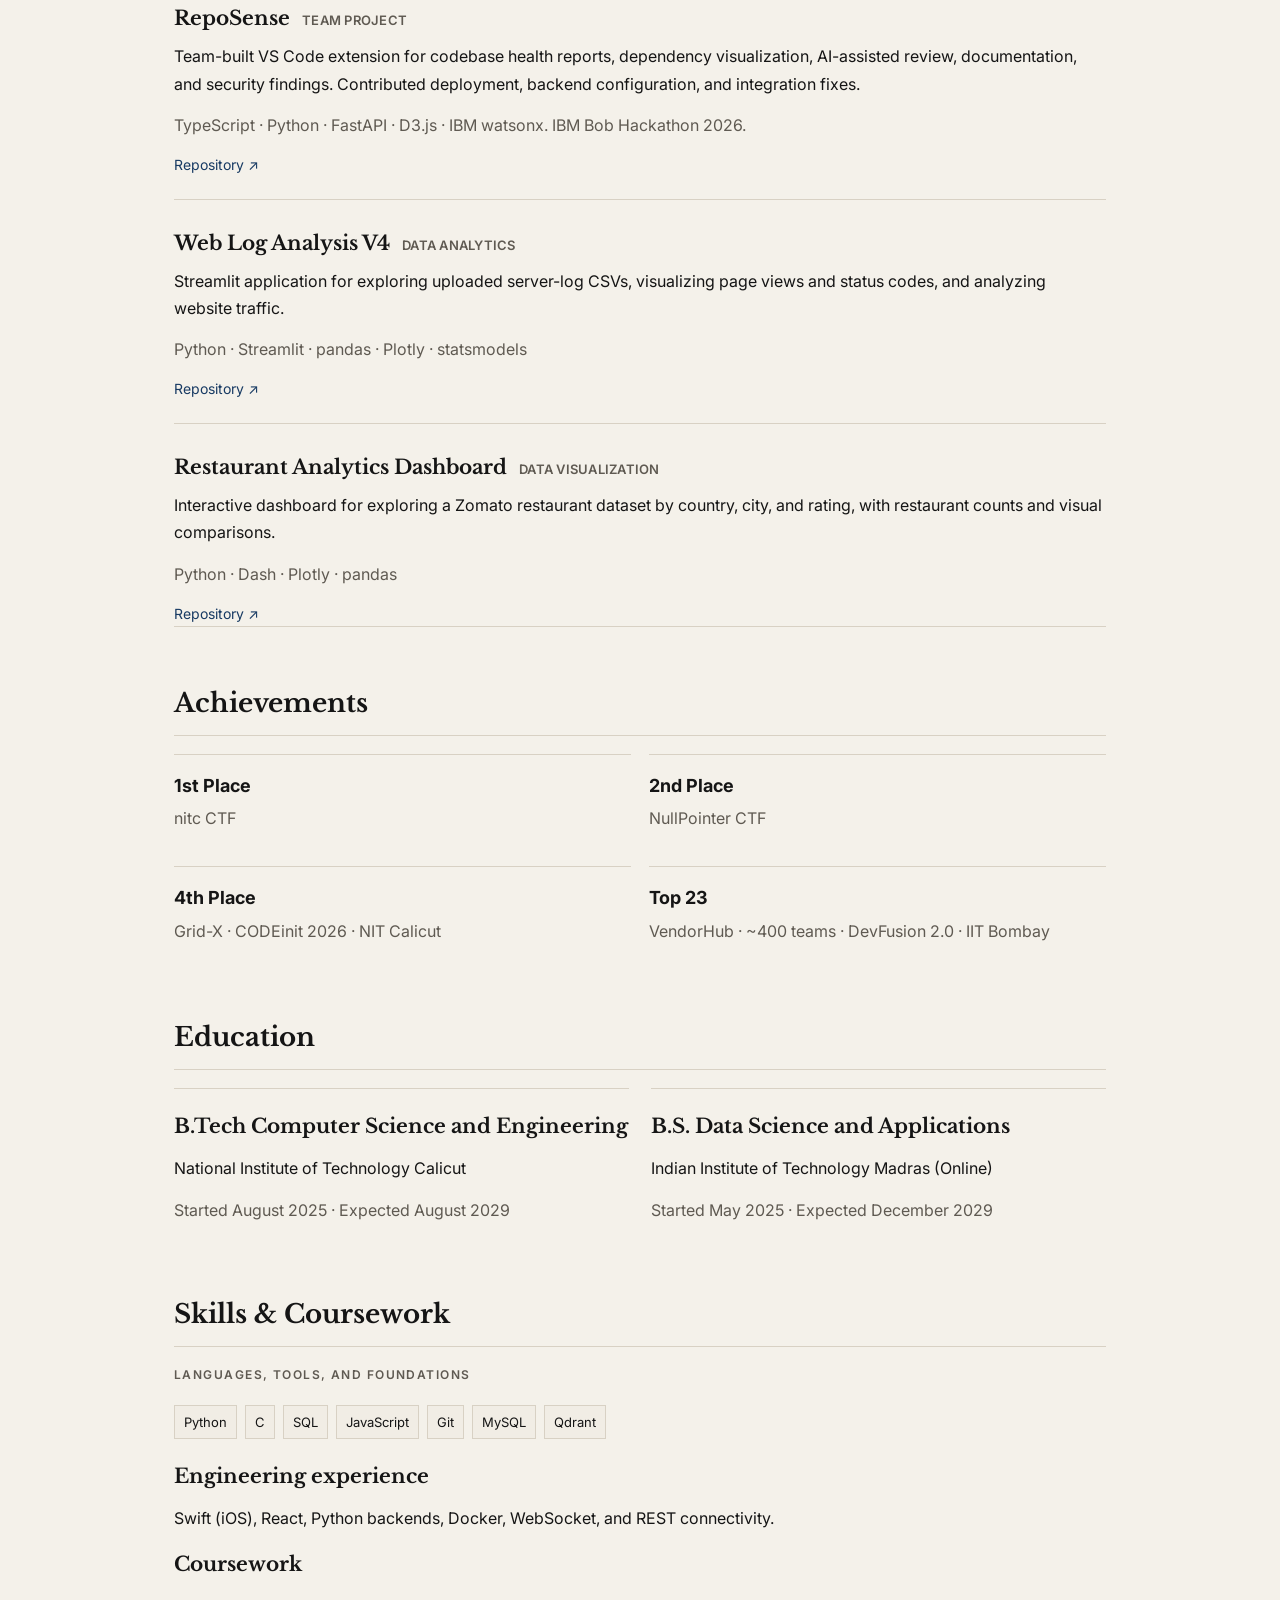
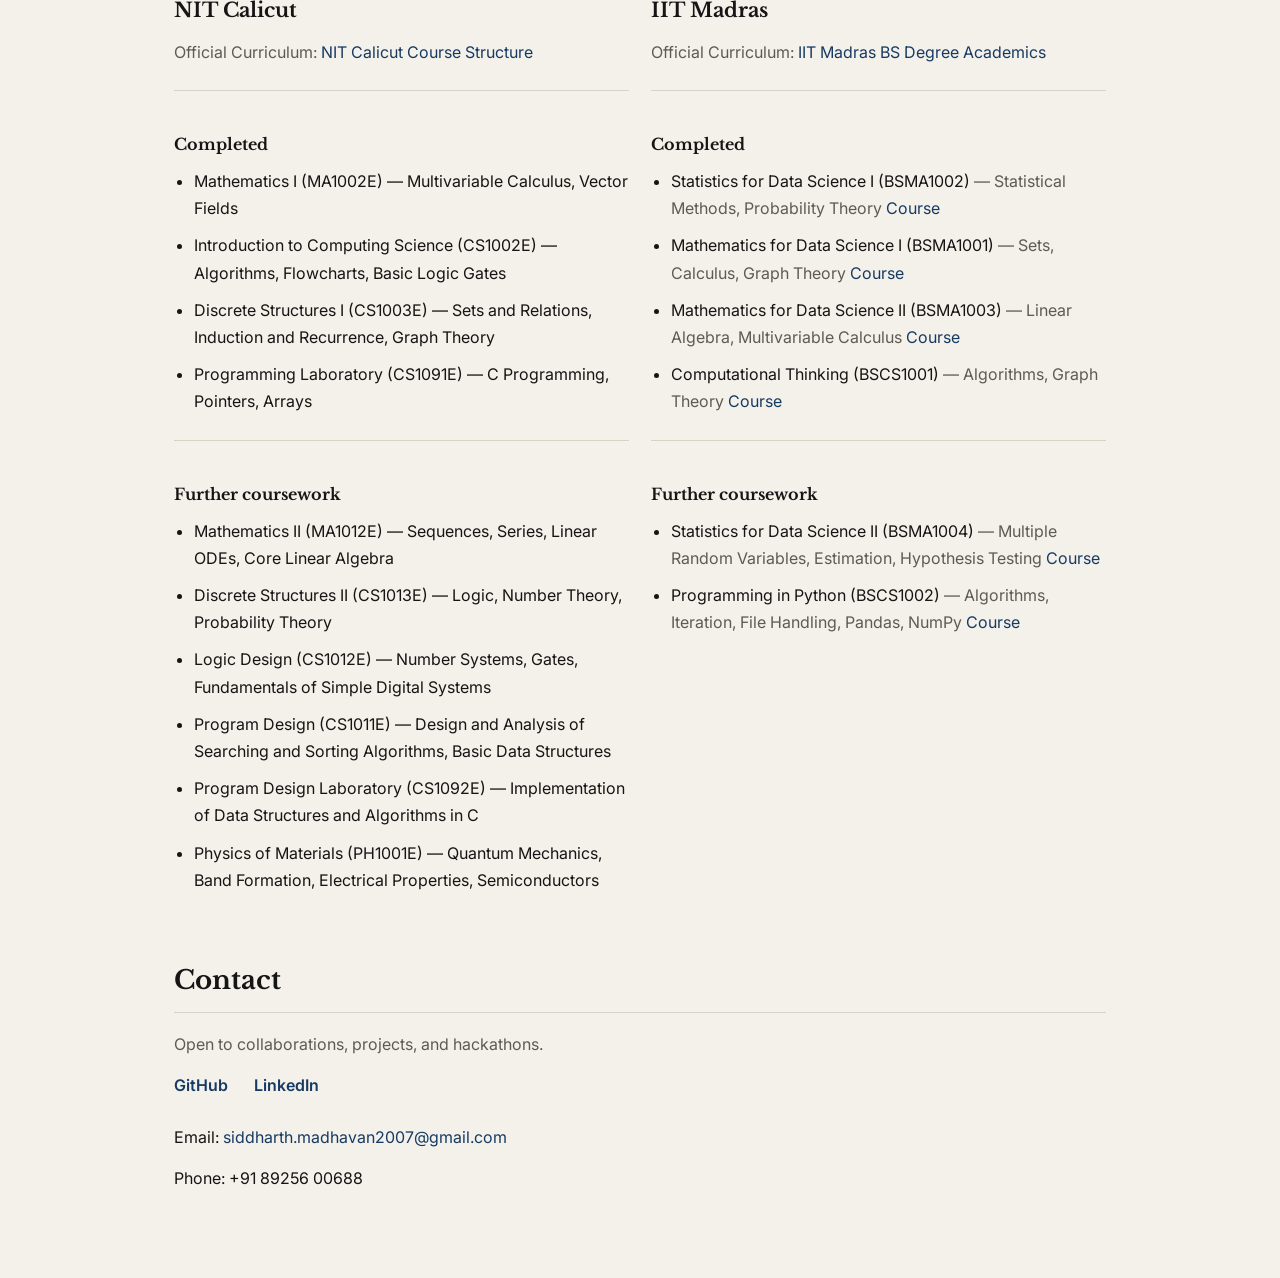
==== commit 83798750: "Expand GitHub projects and refine Persona menu treatment" ====
--- a/classic.html
+++ b/classic.html
@@ -372,12 +372,18 @@
 <section class="section" id="current"><h2>Experience &amp; Leadership</h2><article class="project-item"><div class="project-title"><b>Founding Engineer · Cultz</b><span class="project-status">July 2026 – Present</span></div><p class="gray">Kozhikode, Kerala</p><p>Develop and maintain a production event registration platform used by colleges, building features across Swift (iOS), React, and a Python backend.</p><p>Implement new functionality and resolve production issues across mobile clients and backend services, working with a cross-platform engineering team to design, test, and deploy updates.</p></article><article class="project-item"><div class="project-title"><b>Campus Lead · OpenAI Student Collective</b><span class="project-status">September 2026 – Present</span></div><p>Selected as 1 of 100 Campus Leads across India for the inaugural cohort. Serve as Campus Lead at NIT Calicut, organizing AI-focused workshops, community sessions, and student initiatives.</p></article><article class="project-item"><div class="project-title"><b>Ethics and Elections Secretary</b><span class="project-status">June 2026 – Present</span></div><p class="gray">Student Executive Council · IIT Madras BS</p><p>Managed the end-to-end House Council election process, coordinating nominations, vetting, campaigning, voting, and result declaration through the institute’s election portal.</p><p>Oversaw election administration supporting <strong>147 nominations</strong>, <strong>67 accepted candidates</strong>, and <strong>3,242 votes</strong>, while resolving candidate queries and communicating procedures and timelines.</p></article></section>
 
 <section class="section" id="projects"><h2>Projects</h2><div class="project-list">
-<article class="project-item"><div class="project-title"><b>Unveil</b><span class="project-status">AI Bias Auditing Platform</span></div><p>Architected and built an end-to-end platform for evaluating the fairness, transparency, and compliance of machine learning models.</p><p class="gray">Implemented sensitive attribute detection, disparate impact measurement, proxy feature identification, and fairness metric computation.</p><p class="gray">Google AI Solution Challenge</p></article>
-<article class="project-item"><div class="project-title"><b>VendorHub</b><span class="project-status">Top 23 of ~400 teams</span></div><p>Contributed to a full-stack hyperlocal e-commerce platform supporting vendor onboarding, order management, AI-powered search, Razorpay payments, refunds, and inventory management.</p><p class="gray">Collaborated in a four-member team on separate buyer, vendor, and admin portals.</p><p class="gray">DevFusion 2.0 · IIT Bombay</p></article>
+<article class="project-item"><div class="project-title"><a href="https://github.com/SiddharthMadhavan/unveil"><b>Unveil</b></a><span class="project-status">AI Bias Auditing Platform</span></div><p>Architected and built an end-to-end platform for evaluating the fairness, transparency, and compliance of machine learning models.</p><p class="gray">Implemented sensitive attribute detection, disparate impact measurement, proxy feature identification, and fairness metric computation.</p><p class="gray">Google AI Solution Challenge</p></article>
+<article class="project-item"><div class="project-title"><a href="https://github.com/SiddharthMadhavan/fused-into-development"><b>VendorHub</b></a><span class="project-status">Top 23 of ~400 teams</span></div><p>Contributed to a full-stack hyperlocal e-commerce platform supporting vendor onboarding, order management, AI-powered search, Razorpay payments, refunds, and inventory management.</p><p class="gray">Collaborated in a four-member team on separate buyer, vendor, and admin portals.</p><p class="gray">DevFusion 2.0 · IIT Bombay</p></article>
 <article class="project-item"><div class="project-title"><a href="https://github.com/Jay-Jay-Tee/the-grid-x"><b>Grid-X</b></a><span class="project-status">4th Place</span></div><p>Built the desktop GUI and implemented WebSocket/REST connectivity for a Docker-based distributed computing platform supporting remote code execution across worker nodes.</p><p class="gray">CODEinit 2026 · NIT Calicut</p><div class="project-links"><a href="https://github.com/Jay-Jay-Tee/the-grid-x">Repository ↗</a></div></article>
 <article class="project-item"><div class="project-title"><a href="https://github.com/Jay-Jay-Tee/inbox-zero"><b>InboxZero AI</b></a><span class="project-status">Chrome Extension</span></div><p class="gray">Chrome extension for intelligent email management and inbox organization, focused on automated categorization and workflow assistance for high-volume inboxes.</p><p class="gray">AZ Chrome Extension Hackathon</p><div class="project-links"><a href="https://github.com/Jay-Jay-Tee/inbox-zero">Repository ↗</a></div></article>
 <article class="project-item"><div class="project-title"><a href="https://github.com/Jay-Jay-Tee/genescope"><b>GeneScope</b></a><span class="project-status">Biological Data Analysis</span></div><p class="gray">Computational tool for exploring biological data and extracting insights from gene-related datasets, built to examine the overlap between biology and data analysis.</p><p class="gray">ChangeMaker Hackathon</p><div class="project-links"><a href="https://github.com/Jay-Jay-Tee/genescope">Repository ↗</a></div></article>
 <article class="project-item"><div class="project-title"><a href="https://github.com/Jay-Jay-Tee/meditrack-ai"><b>MediTrack AI</b></a><span class="project-status">Shortlisted</span></div><p class="gray">AI-assisted healthcare tracking concept focused on organizing and monitoring patient data, developed during Convolve 4.0 and shortlisted for the second round.</p><div class="project-links"><a href="https://github.com/Jay-Jay-Tee/meditrack-ai">Repository ↗</a></div></article>
+<article class="project-item"><div class="project-title"><a href="https://github.com/SiddharthMadhavan/vredefort"><b>VredeFort</b></a><span class="project-status">Emergency Simulation</span></div><p>Collaborative Bengaluru emergency-simulation project with interactive road-network exploration, traffic scenarios, and hospital/fire-service access analysis.</p><p class="gray">Python · CustomTkinter · OpenStreetMap</p><div class="project-links"><a href="https://github.com/SiddharthMadhavan/vredefort">Repository ↗</a></div></article>
+<article class="project-item"><div class="project-title"><a href="https://github.com/SiddharthMadhavan/heatwatch"><b>Thermal Watch</b></a><span class="project-status">Geospatial Prototype</span></div><p>Led Team DedSec’s geospatial prototype for reviewing thermal anomalies with NASA FIRMS observations, industrial context, map-based evidence, and analyst-approved owner alerts.</p><p class="gray">Python · FastAPI · React · TypeScript · PostGIS · MapLibre. Functional prototype, not a validated fire alarm.</p><div class="project-links"><a href="https://github.com/SiddharthMadhavan/heatwatch">Repository ↗</a></div></article>
+<article class="project-item"><div class="project-title"><a href="https://github.com/SiddharthMadhavan/chip8-emulator"><b>CHIP-8 Emulator / LAN Pong</b></a><span class="project-status">Collaborative Extension</span></div><p>Extended a CHIP-8 emulator with LAN multiplayer Pong, host/join menus, networking, and automated network/UI tests.</p><p class="gray">C++ · SDL2 · TCP. Built on the TatHack-Tathva CHIP-8 starter.</p><div class="project-links"><a href="https://github.com/SiddharthMadhavan/chip8-emulator">Repository ↗</a></div></article>
+<article class="project-item"><div class="project-title"><a href="https://github.com/SiddharthMadhavan/bits-and-bobs-deployment"><b>RepoSense</b></a><span class="project-status">Team Project</span></div><p>Team-built VS Code extension for codebase health reports, dependency visualization, AI-assisted review, documentation, and security findings. Contributed deployment, backend configuration, and integration fixes.</p><p class="gray">TypeScript · Python · FastAPI · D3.js · IBM watsonx. IBM Bob Hackathon 2026.</p><div class="project-links"><a href="https://github.com/SiddharthMadhavan/bits-and-bobs-deployment">Repository ↗</a></div></article>
+<article class="project-item"><div class="project-title"><a href="https://github.com/SiddharthMadhavan/weblogv3"><b>Web Log Analysis V4</b></a><span class="project-status">Data Analytics</span></div><p>Streamlit application for exploring uploaded server-log CSVs, visualizing page views and status codes, and analyzing website traffic.</p><p class="gray">Python · Streamlit · pandas · Plotly · statsmodels</p><div class="project-links"><a href="https://github.com/SiddharthMadhavan/weblogv3">Repository ↗</a></div></article>
+<article class="project-item"><div class="project-title"><a href="https://github.com/SiddharthMadhavan/finalproject1"><b>Restaurant Analytics Dashboard</b></a><span class="project-status">Data Visualization</span></div><p>Interactive dashboard for exploring a Zomato restaurant dataset by country, city, and rating, with restaurant counts and visual comparisons.</p><p class="gray">Python · Dash · Plotly · pandas</p><div class="project-links"><a href="https://github.com/SiddharthMadhavan/finalproject1">Repository ↗</a></div></article>
 </div></section>
 
 <section class="section" id="achievements"><h2>Achievements</h2><div class="achievement-grid"><div class="achievement"><strong>1st Place</strong><span class="gray">nitc CTF</span></div><div class="achievement"><strong>2nd Place</strong><span class="gray">NullPointer CTF</span></div><div class="achievement"><strong>4th Place</strong><span class="gray">Grid-X · CODEinit 2026 · NIT Calicut</span></div><div class="achievement"><strong>Top 23</strong><span class="gray">VendorHub · ~400 teams · DevFusion 2.0 · IIT Bombay</span></div></div></section>
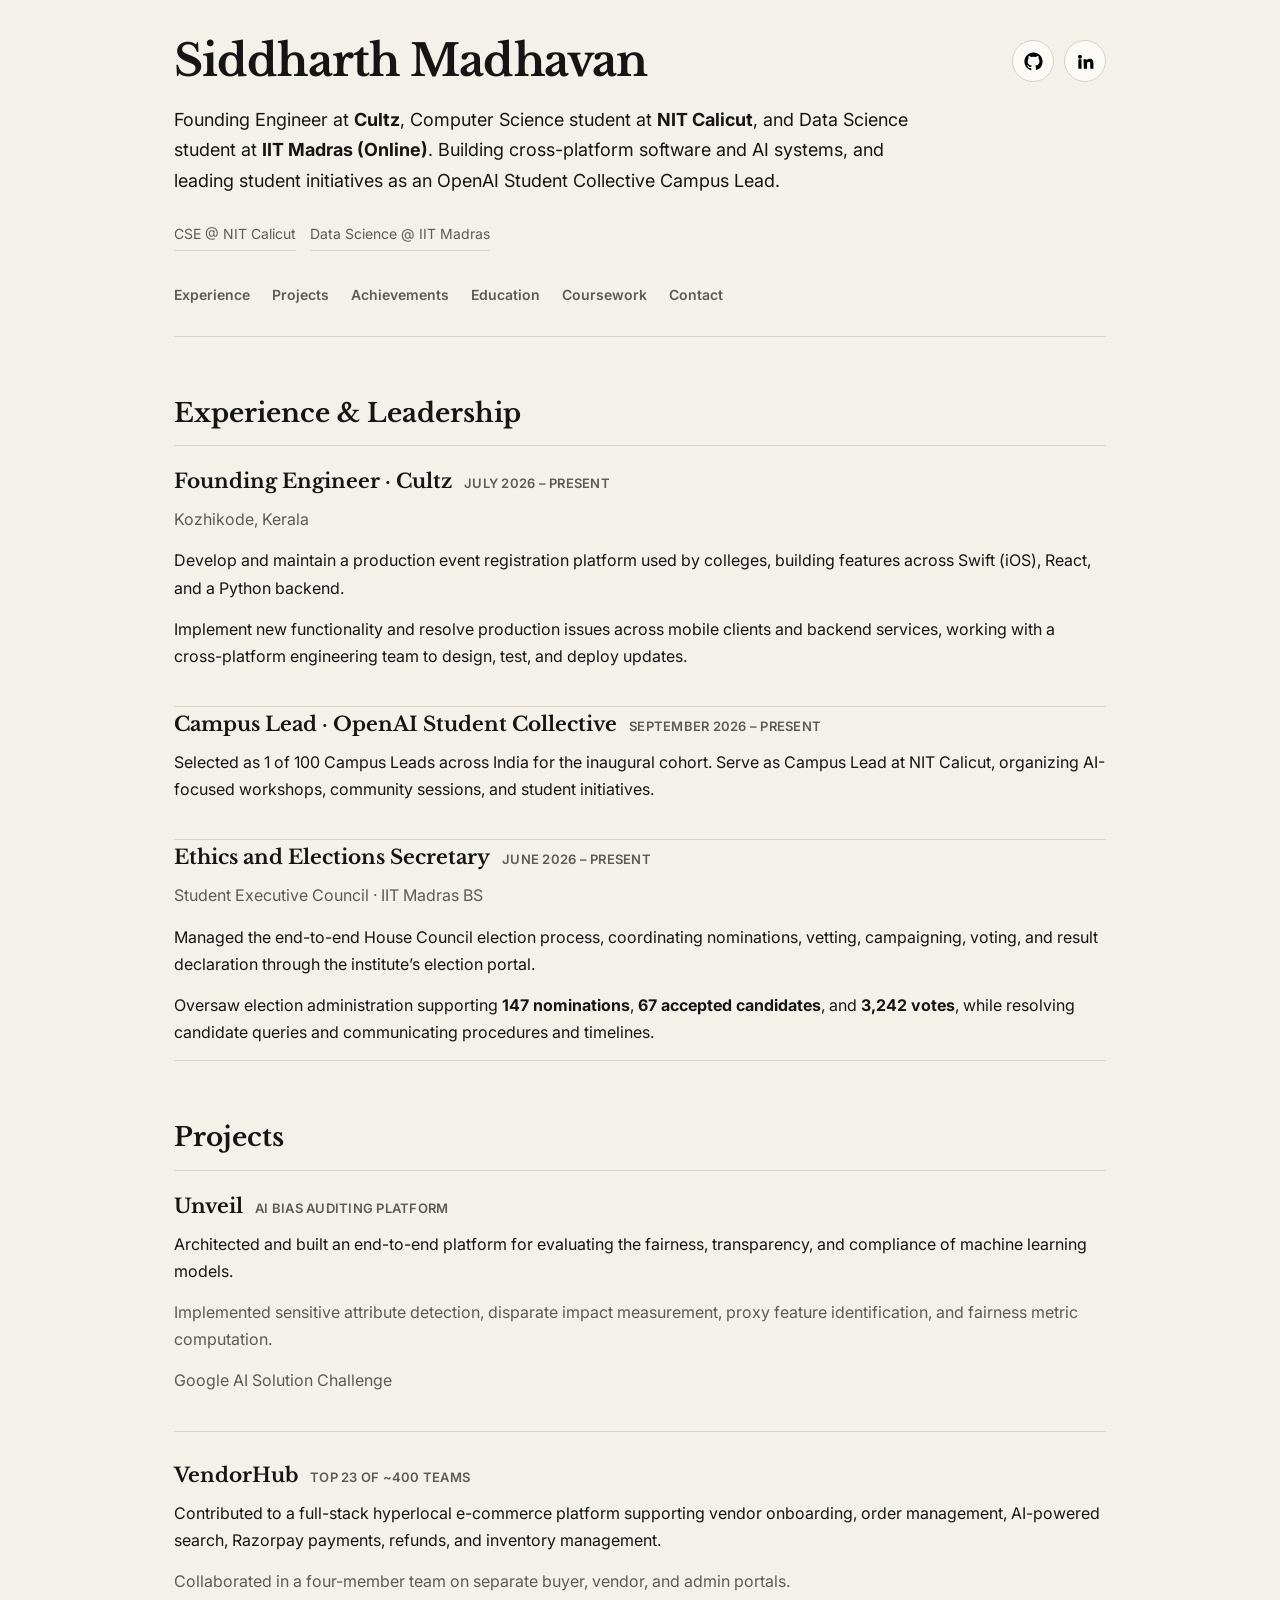
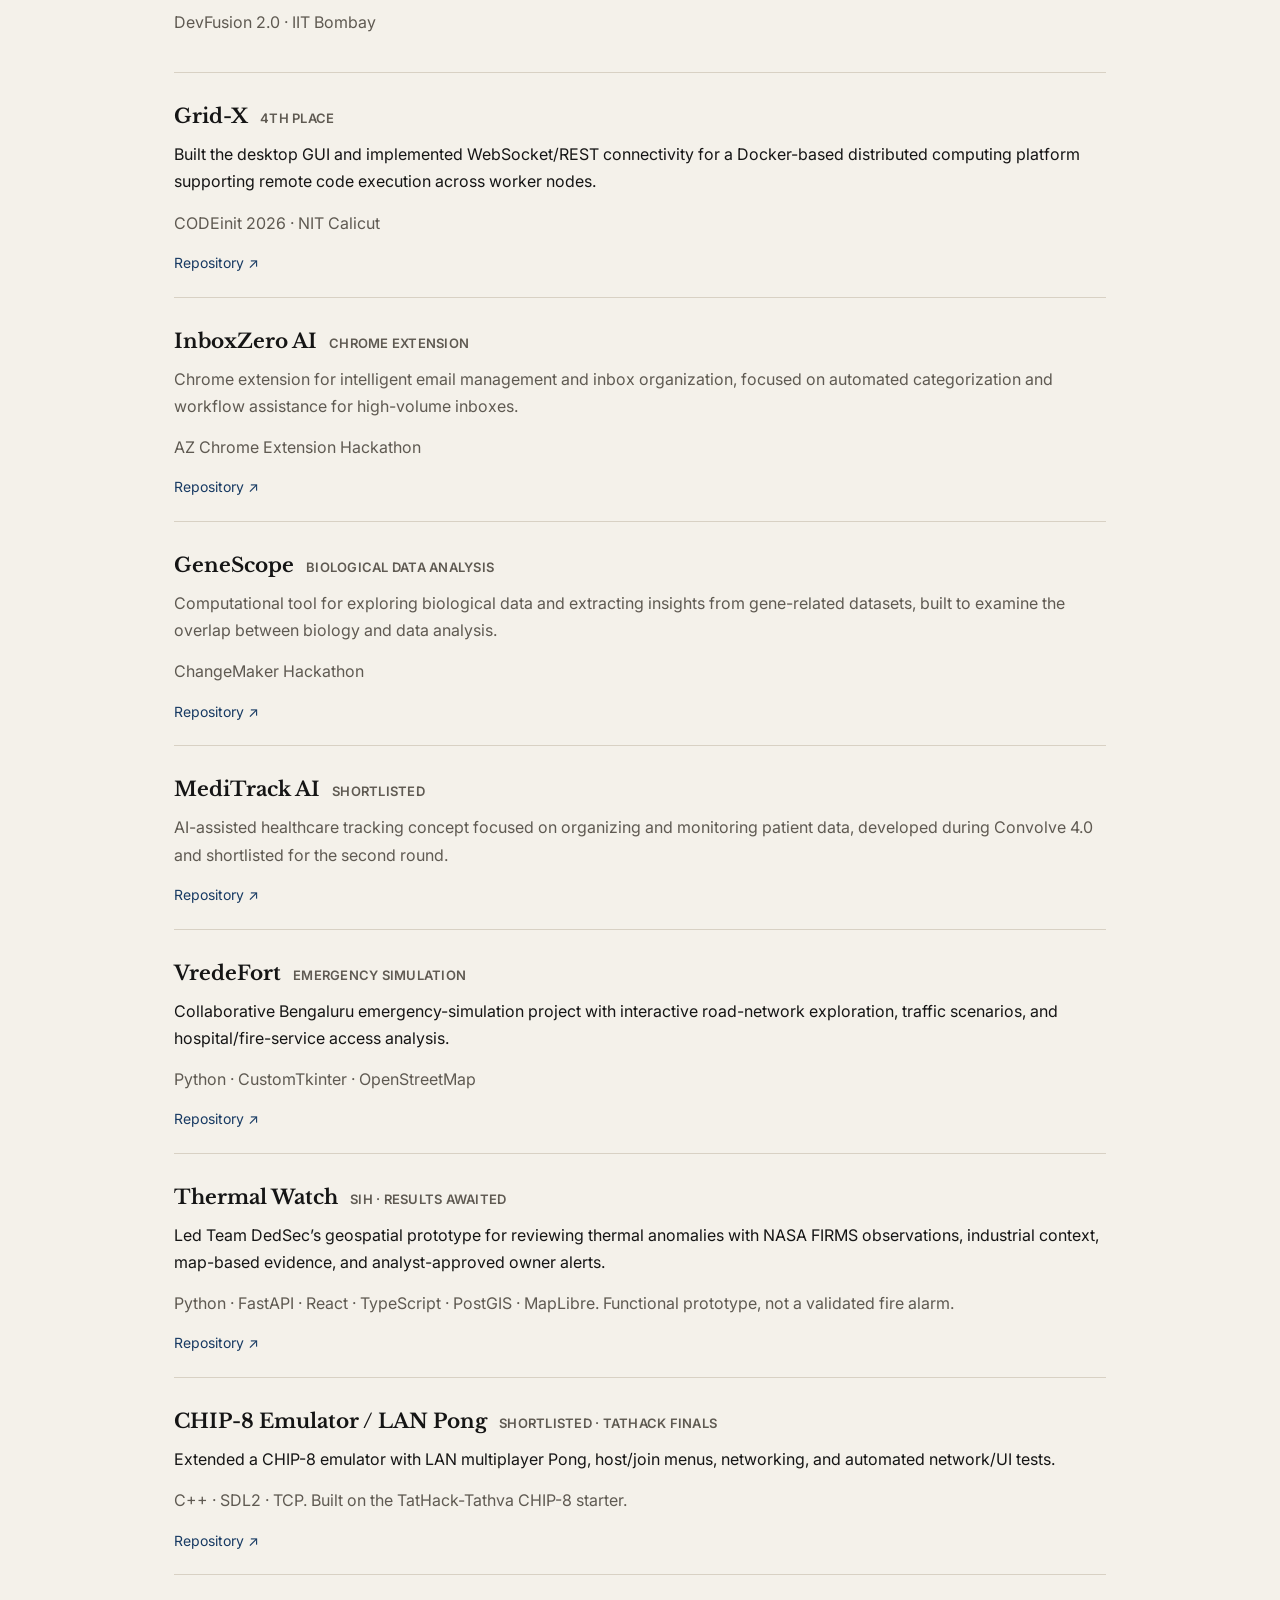
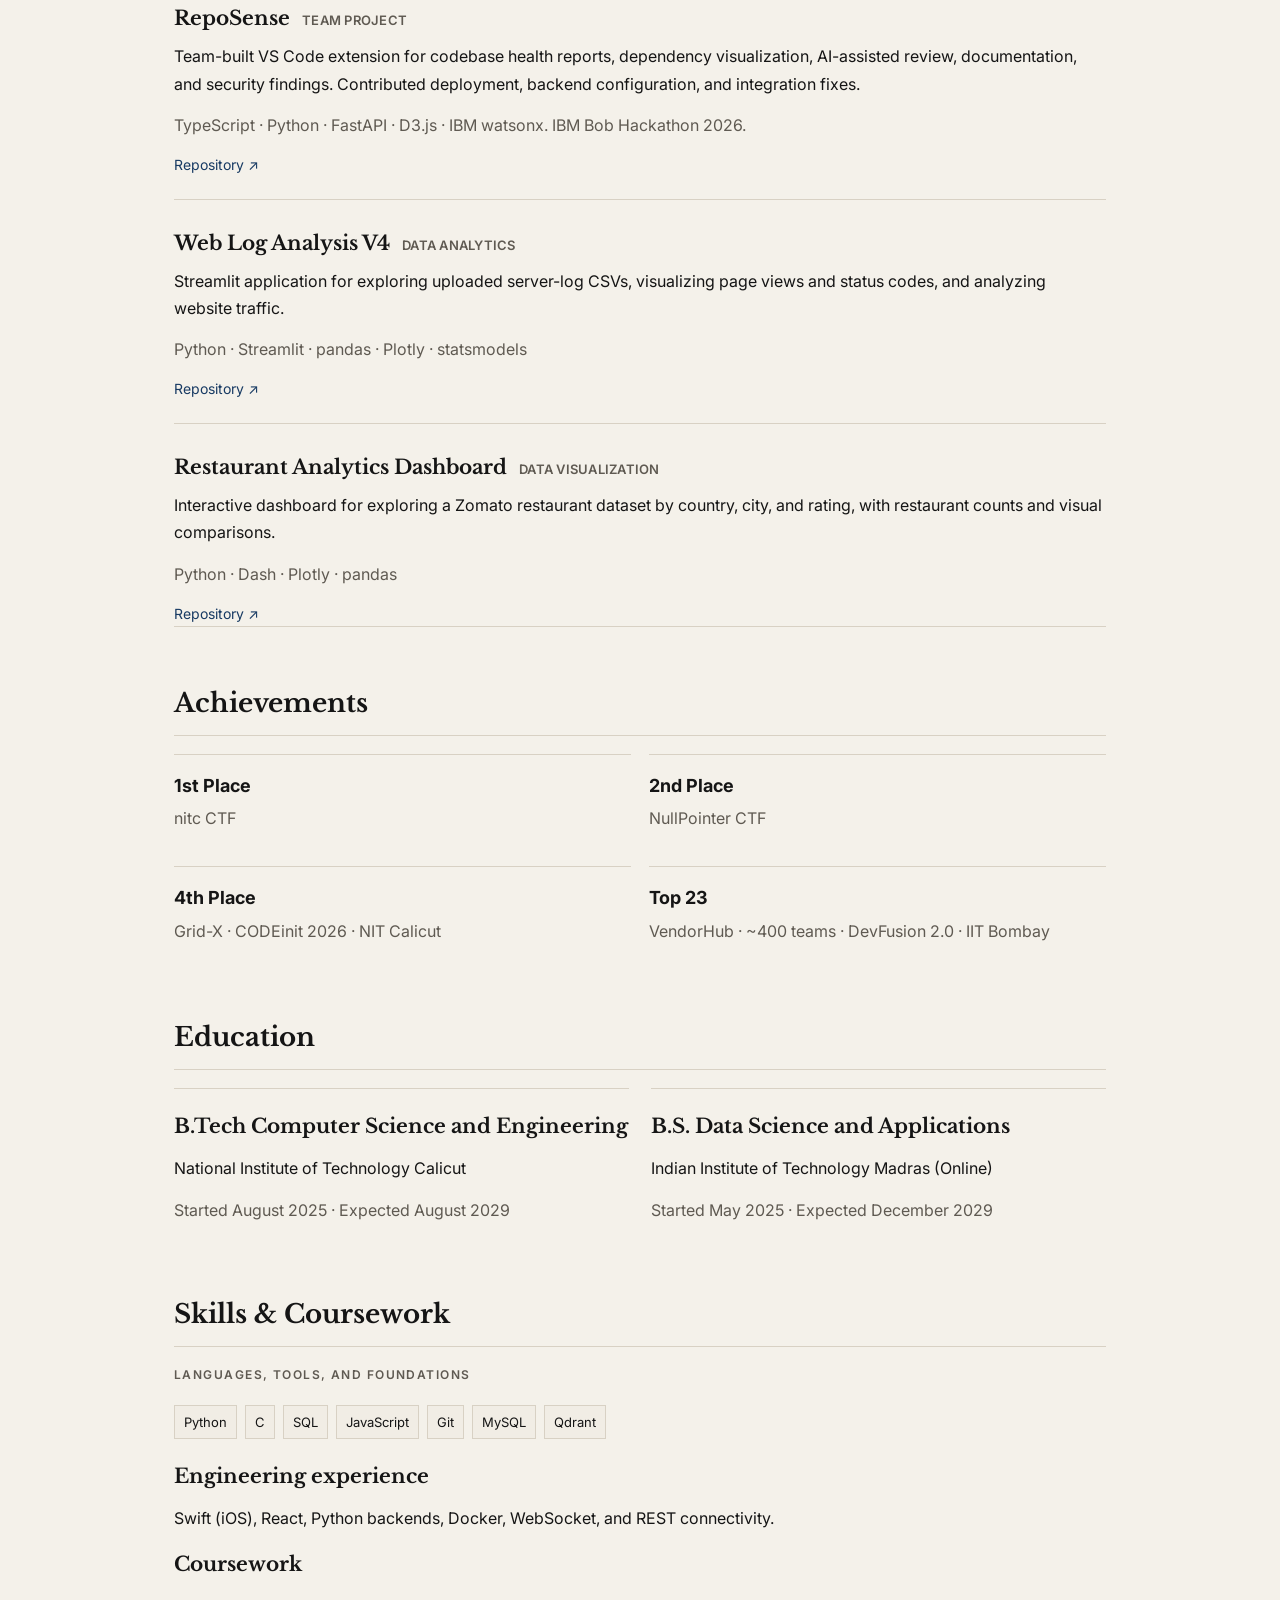
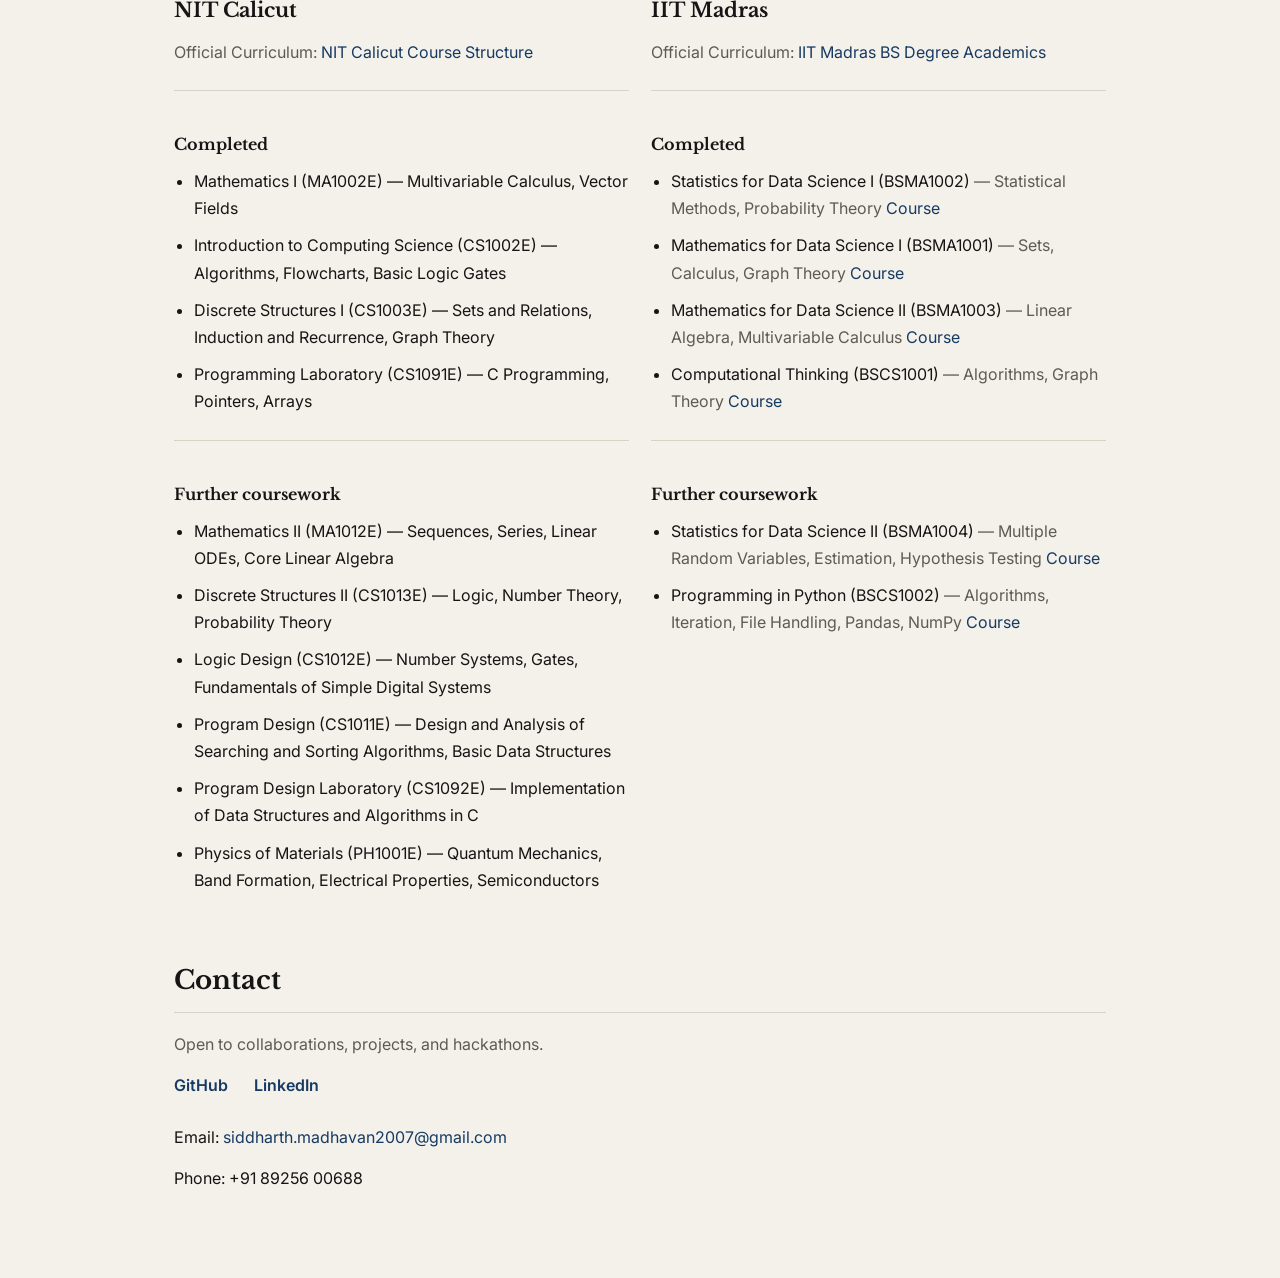
==== commit 828f6b13: "Update CHIP-8 and Thermal Watch competition statuses" ====
--- a/classic.html
+++ b/classic.html
@@ -379,8 +379,8 @@
 <article class="project-item"><div class="project-title"><a href="https://github.com/Jay-Jay-Tee/genescope"><b>GeneScope</b></a><span class="project-status">Biological Data Analysis</span></div><p class="gray">Computational tool for exploring biological data and extracting insights from gene-related datasets, built to examine the overlap between biology and data analysis.</p><p class="gray">ChangeMaker Hackathon</p><div class="project-links"><a href="https://github.com/Jay-Jay-Tee/genescope">Repository ↗</a></div></article>
 <article class="project-item"><div class="project-title"><a href="https://github.com/Jay-Jay-Tee/meditrack-ai"><b>MediTrack AI</b></a><span class="project-status">Shortlisted</span></div><p class="gray">AI-assisted healthcare tracking concept focused on organizing and monitoring patient data, developed during Convolve 4.0 and shortlisted for the second round.</p><div class="project-links"><a href="https://github.com/Jay-Jay-Tee/meditrack-ai">Repository ↗</a></div></article>
 <article class="project-item"><div class="project-title"><a href="https://github.com/SiddharthMadhavan/vredefort"><b>VredeFort</b></a><span class="project-status">Emergency Simulation</span></div><p>Collaborative Bengaluru emergency-simulation project with interactive road-network exploration, traffic scenarios, and hospital/fire-service access analysis.</p><p class="gray">Python · CustomTkinter · OpenStreetMap</p><div class="project-links"><a href="https://github.com/SiddharthMadhavan/vredefort">Repository ↗</a></div></article>
-<article class="project-item"><div class="project-title"><a href="https://github.com/SiddharthMadhavan/heatwatch"><b>Thermal Watch</b></a><span class="project-status">Geospatial Prototype</span></div><p>Led Team DedSec’s geospatial prototype for reviewing thermal anomalies with NASA FIRMS observations, industrial context, map-based evidence, and analyst-approved owner alerts.</p><p class="gray">Python · FastAPI · React · TypeScript · PostGIS · MapLibre. Functional prototype, not a validated fire alarm.</p><div class="project-links"><a href="https://github.com/SiddharthMadhavan/heatwatch">Repository ↗</a></div></article>
-<article class="project-item"><div class="project-title"><a href="https://github.com/SiddharthMadhavan/chip8-emulator"><b>CHIP-8 Emulator / LAN Pong</b></a><span class="project-status">Collaborative Extension</span></div><p>Extended a CHIP-8 emulator with LAN multiplayer Pong, host/join menus, networking, and automated network/UI tests.</p><p class="gray">C++ · SDL2 · TCP. Built on the TatHack-Tathva CHIP-8 starter.</p><div class="project-links"><a href="https://github.com/SiddharthMadhavan/chip8-emulator">Repository ↗</a></div></article>
+<article class="project-item"><div class="project-title"><a href="https://github.com/SiddharthMadhavan/heatwatch"><b>Thermal Watch</b></a><span class="project-status">SIH · Results Awaited</span></div><p>Led Team DedSec’s geospatial prototype for reviewing thermal anomalies with NASA FIRMS observations, industrial context, map-based evidence, and analyst-approved owner alerts.</p><p class="gray">Python · FastAPI · React · TypeScript · PostGIS · MapLibre. Functional prototype, not a validated fire alarm.</p><div class="project-links"><a href="https://github.com/SiddharthMadhavan/heatwatch">Repository ↗</a></div></article>
+<article class="project-item"><div class="project-title"><a href="https://github.com/SiddharthMadhavan/chip8-emulator"><b>CHIP-8 Emulator / LAN Pong</b></a><span class="project-status">Shortlisted · Tathack Finals</span></div><p>Extended a CHIP-8 emulator with LAN multiplayer Pong, host/join menus, networking, and automated network/UI tests.</p><p class="gray">C++ · SDL2 · TCP. Built on the TatHack-Tathva CHIP-8 starter.</p><div class="project-links"><a href="https://github.com/SiddharthMadhavan/chip8-emulator">Repository ↗</a></div></article>
 <article class="project-item"><div class="project-title"><a href="https://github.com/SiddharthMadhavan/bits-and-bobs-deployment"><b>RepoSense</b></a><span class="project-status">Team Project</span></div><p>Team-built VS Code extension for codebase health reports, dependency visualization, AI-assisted review, documentation, and security findings. Contributed deployment, backend configuration, and integration fixes.</p><p class="gray">TypeScript · Python · FastAPI · D3.js · IBM watsonx. IBM Bob Hackathon 2026.</p><div class="project-links"><a href="https://github.com/SiddharthMadhavan/bits-and-bobs-deployment">Repository ↗</a></div></article>
 <article class="project-item"><div class="project-title"><a href="https://github.com/SiddharthMadhavan/weblogv3"><b>Web Log Analysis V4</b></a><span class="project-status">Data Analytics</span></div><p>Streamlit application for exploring uploaded server-log CSVs, visualizing page views and status codes, and analyzing website traffic.</p><p class="gray">Python · Streamlit · pandas · Plotly · statsmodels</p><div class="project-links"><a href="https://github.com/SiddharthMadhavan/weblogv3">Repository ↗</a></div></article>
 <article class="project-item"><div class="project-title"><a href="https://github.com/SiddharthMadhavan/finalproject1"><b>Restaurant Analytics Dashboard</b></a><span class="project-status">Data Visualization</span></div><p>Interactive dashboard for exploring a Zomato restaurant dataset by country, city, and rating, with restaurant counts and visual comparisons.</p><p class="gray">Python · Dash · Plotly · pandas</p><div class="project-links"><a href="https://github.com/SiddharthMadhavan/finalproject1">Repository ↗</a></div></article>
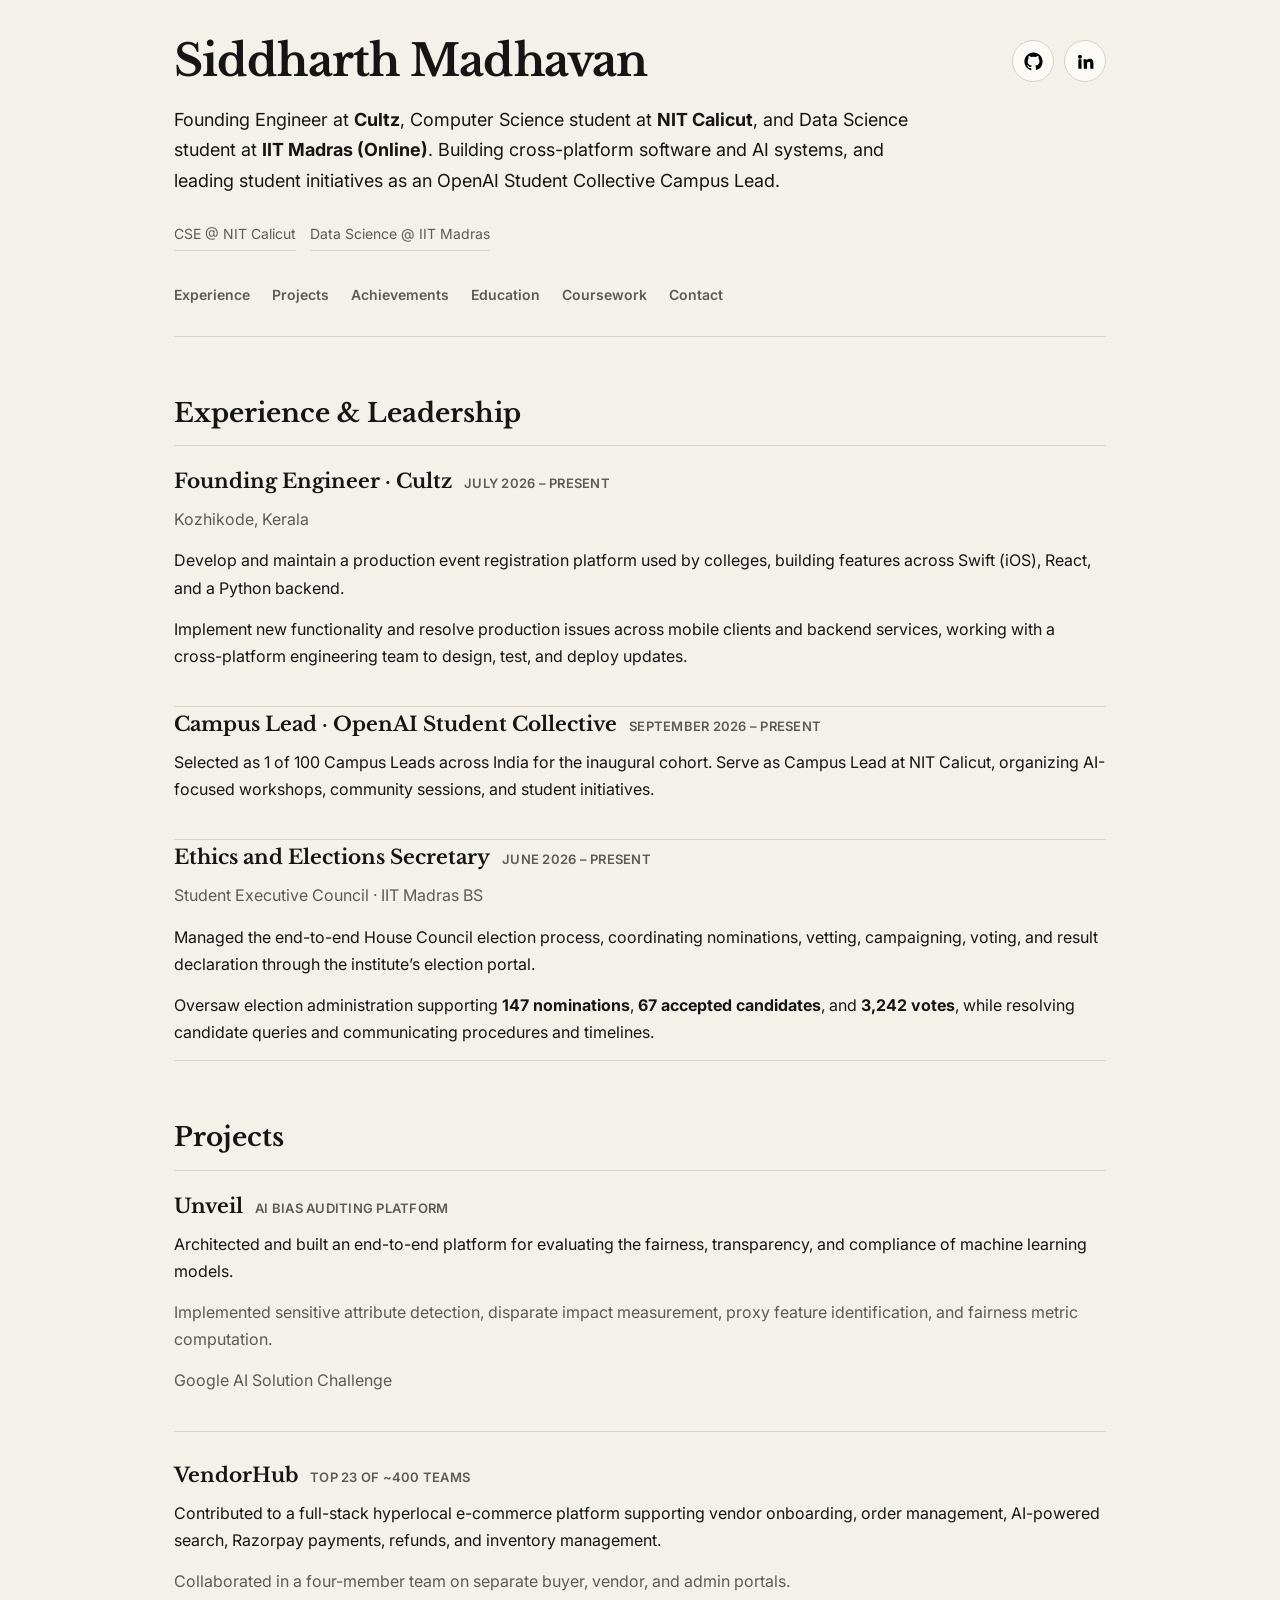
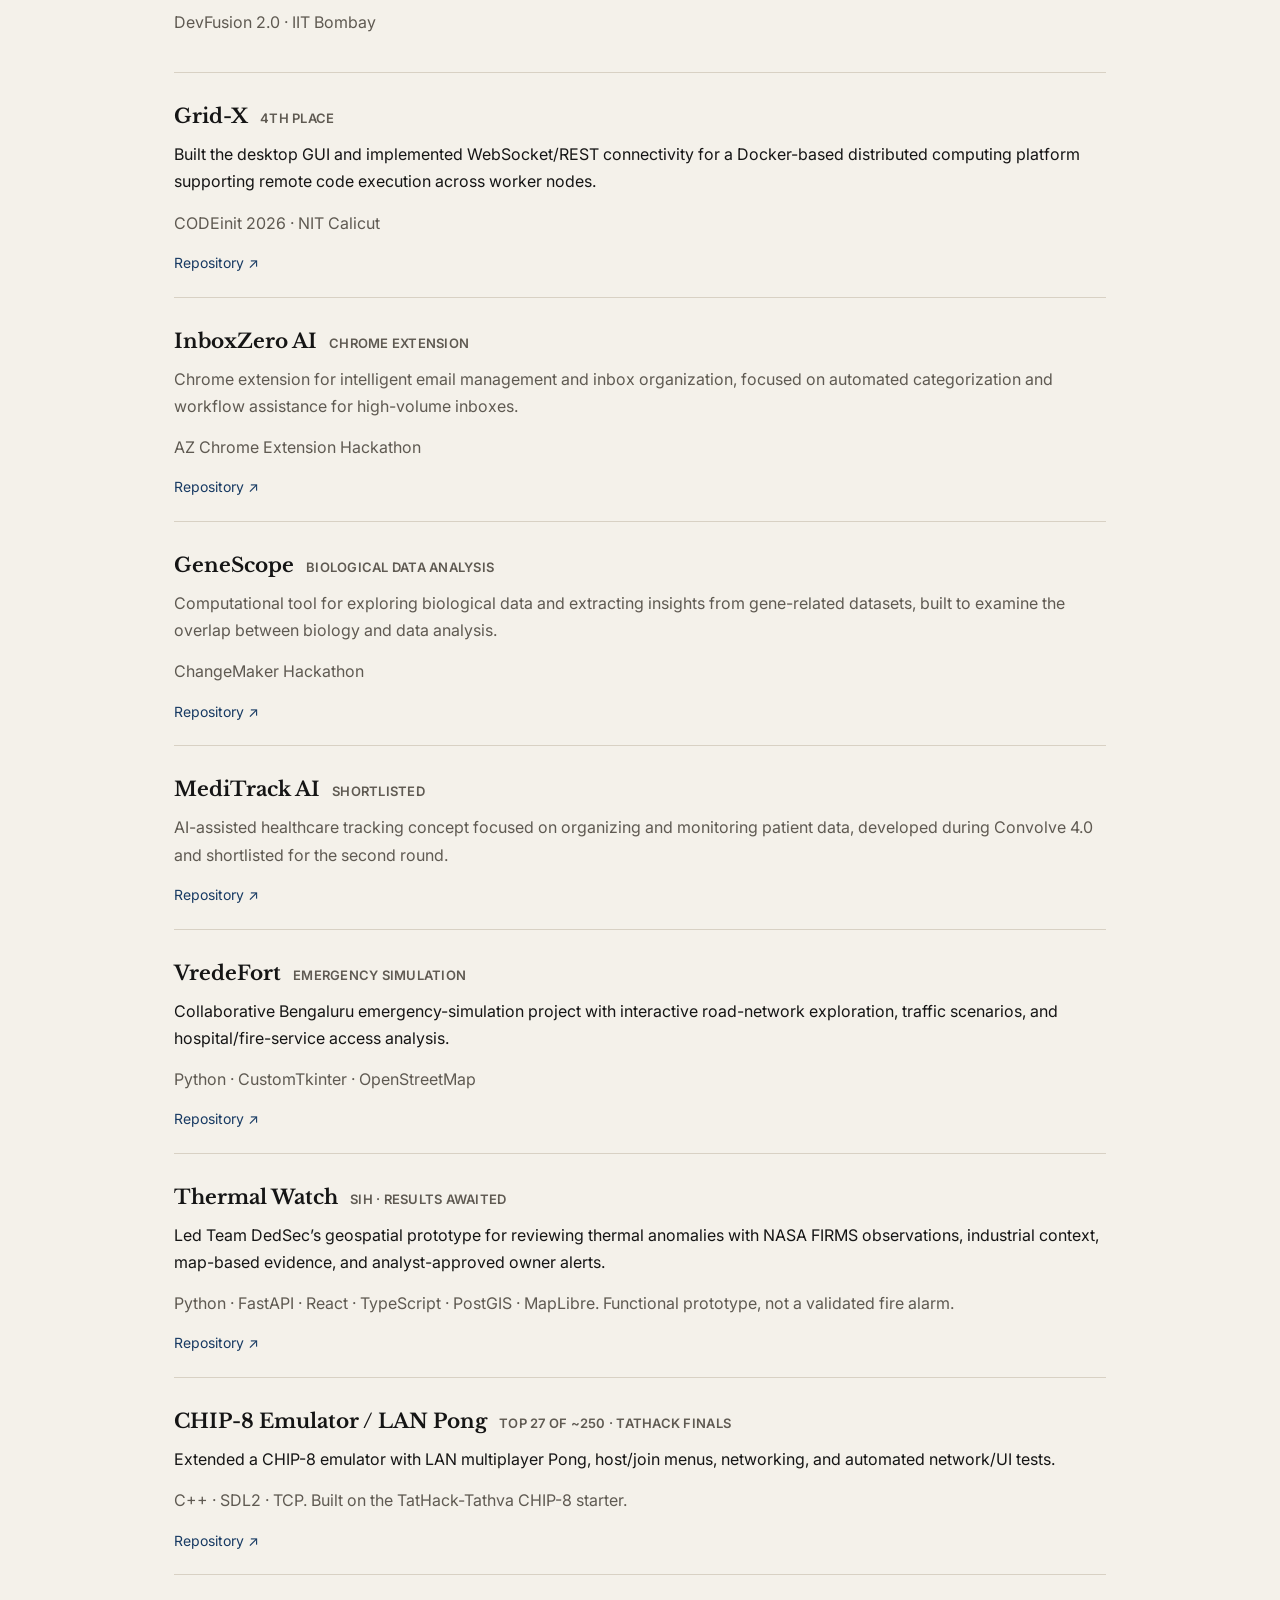
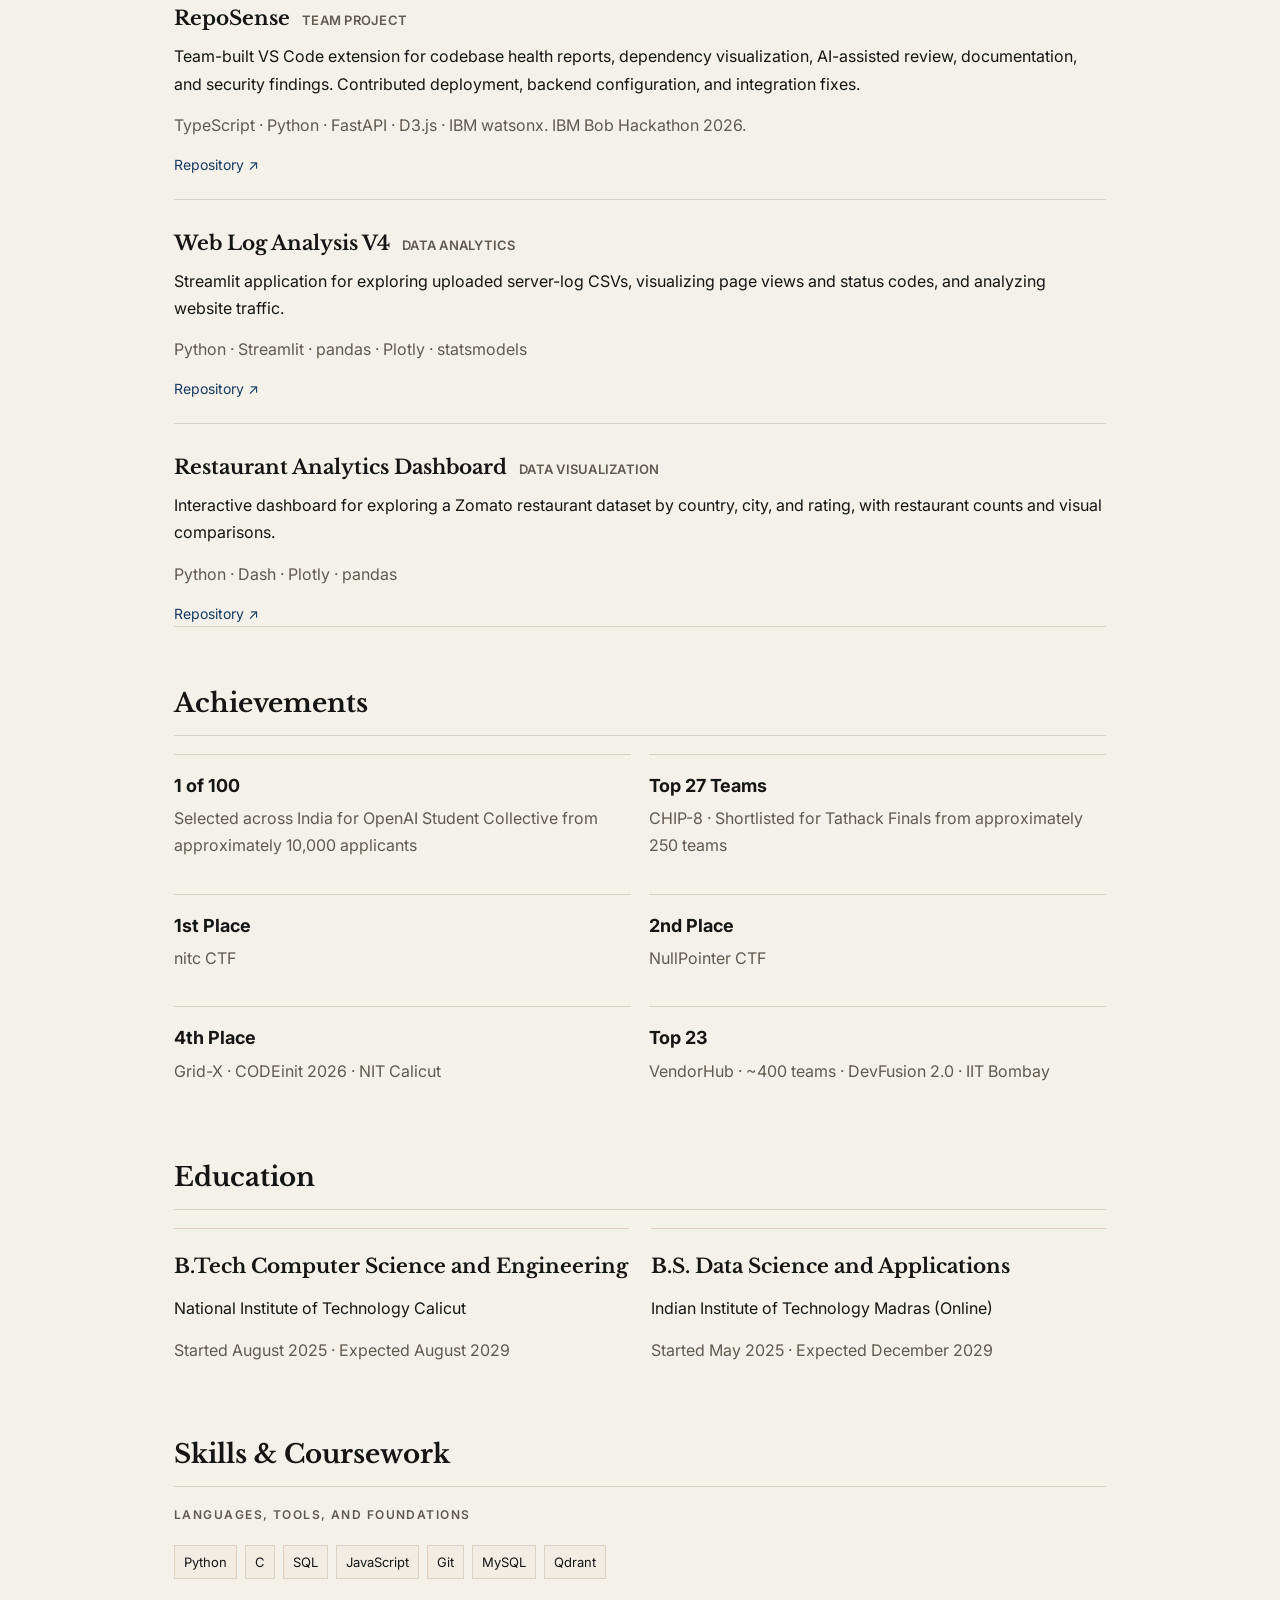
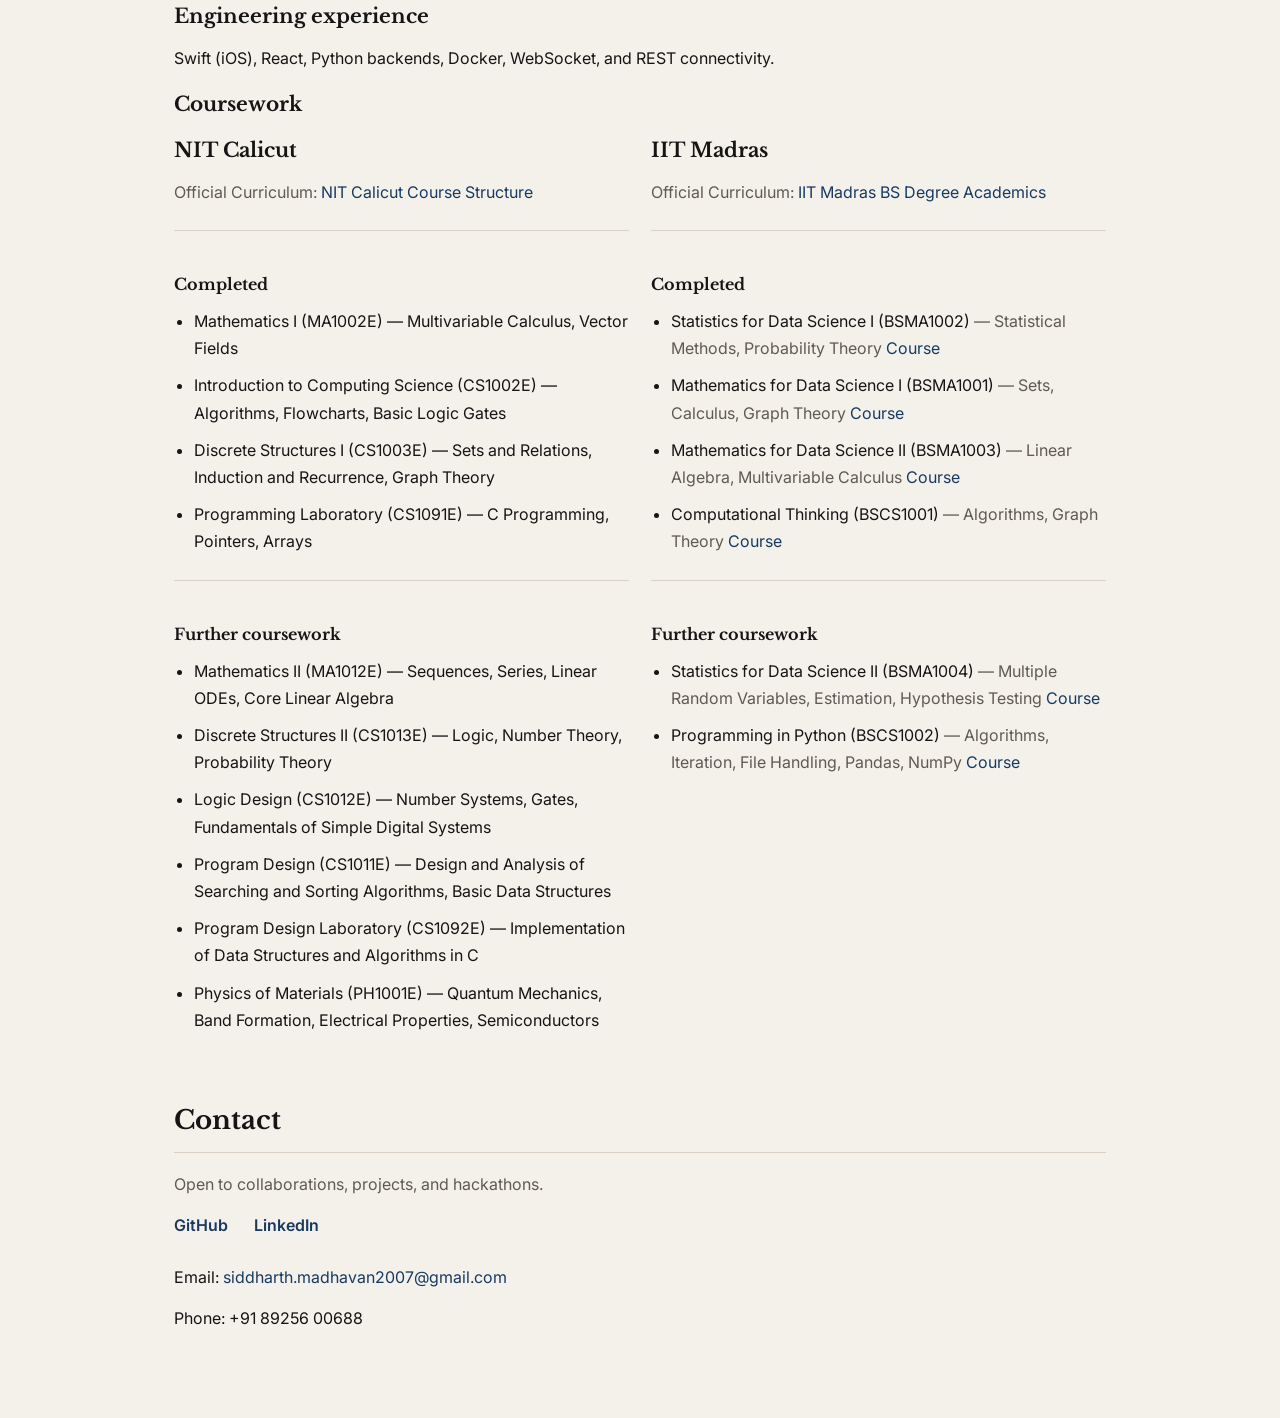
==== commit 4a823196: "Refine seamless portrait motion, menu sounds and achievements" ====
--- a/classic.html
+++ b/classic.html
@@ -380,13 +380,13 @@
 <article class="project-item"><div class="project-title"><a href="https://github.com/Jay-Jay-Tee/meditrack-ai"><b>MediTrack AI</b></a><span class="project-status">Shortlisted</span></div><p class="gray">AI-assisted healthcare tracking concept focused on organizing and monitoring patient data, developed during Convolve 4.0 and shortlisted for the second round.</p><div class="project-links"><a href="https://github.com/Jay-Jay-Tee/meditrack-ai">Repository ↗</a></div></article>
 <article class="project-item"><div class="project-title"><a href="https://github.com/SiddharthMadhavan/vredefort"><b>VredeFort</b></a><span class="project-status">Emergency Simulation</span></div><p>Collaborative Bengaluru emergency-simulation project with interactive road-network exploration, traffic scenarios, and hospital/fire-service access analysis.</p><p class="gray">Python · CustomTkinter · OpenStreetMap</p><div class="project-links"><a href="https://github.com/SiddharthMadhavan/vredefort">Repository ↗</a></div></article>
 <article class="project-item"><div class="project-title"><a href="https://github.com/SiddharthMadhavan/heatwatch"><b>Thermal Watch</b></a><span class="project-status">SIH · Results Awaited</span></div><p>Led Team DedSec’s geospatial prototype for reviewing thermal anomalies with NASA FIRMS observations, industrial context, map-based evidence, and analyst-approved owner alerts.</p><p class="gray">Python · FastAPI · React · TypeScript · PostGIS · MapLibre. Functional prototype, not a validated fire alarm.</p><div class="project-links"><a href="https://github.com/SiddharthMadhavan/heatwatch">Repository ↗</a></div></article>
-<article class="project-item"><div class="project-title"><a href="https://github.com/SiddharthMadhavan/chip8-emulator"><b>CHIP-8 Emulator / LAN Pong</b></a><span class="project-status">Shortlisted · Tathack Finals</span></div><p>Extended a CHIP-8 emulator with LAN multiplayer Pong, host/join menus, networking, and automated network/UI tests.</p><p class="gray">C++ · SDL2 · TCP. Built on the TatHack-Tathva CHIP-8 starter.</p><div class="project-links"><a href="https://github.com/SiddharthMadhavan/chip8-emulator">Repository ↗</a></div></article>
+<article class="project-item"><div class="project-title"><a href="https://github.com/SiddharthMadhavan/chip8-emulator"><b>CHIP-8 Emulator / LAN Pong</b></a><span class="project-status">Top 27 of ~250 · Tathack Finals</span></div><p>Extended a CHIP-8 emulator with LAN multiplayer Pong, host/join menus, networking, and automated network/UI tests.</p><p class="gray">C++ · SDL2 · TCP. Built on the TatHack-Tathva CHIP-8 starter.</p><div class="project-links"><a href="https://github.com/SiddharthMadhavan/chip8-emulator">Repository ↗</a></div></article>
 <article class="project-item"><div class="project-title"><a href="https://github.com/SiddharthMadhavan/bits-and-bobs-deployment"><b>RepoSense</b></a><span class="project-status">Team Project</span></div><p>Team-built VS Code extension for codebase health reports, dependency visualization, AI-assisted review, documentation, and security findings. Contributed deployment, backend configuration, and integration fixes.</p><p class="gray">TypeScript · Python · FastAPI · D3.js · IBM watsonx. IBM Bob Hackathon 2026.</p><div class="project-links"><a href="https://github.com/SiddharthMadhavan/bits-and-bobs-deployment">Repository ↗</a></div></article>
 <article class="project-item"><div class="project-title"><a href="https://github.com/SiddharthMadhavan/weblogv3"><b>Web Log Analysis V4</b></a><span class="project-status">Data Analytics</span></div><p>Streamlit application for exploring uploaded server-log CSVs, visualizing page views and status codes, and analyzing website traffic.</p><p class="gray">Python · Streamlit · pandas · Plotly · statsmodels</p><div class="project-links"><a href="https://github.com/SiddharthMadhavan/weblogv3">Repository ↗</a></div></article>
 <article class="project-item"><div class="project-title"><a href="https://github.com/SiddharthMadhavan/finalproject1"><b>Restaurant Analytics Dashboard</b></a><span class="project-status">Data Visualization</span></div><p>Interactive dashboard for exploring a Zomato restaurant dataset by country, city, and rating, with restaurant counts and visual comparisons.</p><p class="gray">Python · Dash · Plotly · pandas</p><div class="project-links"><a href="https://github.com/SiddharthMadhavan/finalproject1">Repository ↗</a></div></article>
 </div></section>
 
-<section class="section" id="achievements"><h2>Achievements</h2><div class="achievement-grid"><div class="achievement"><strong>1st Place</strong><span class="gray">nitc CTF</span></div><div class="achievement"><strong>2nd Place</strong><span class="gray">NullPointer CTF</span></div><div class="achievement"><strong>4th Place</strong><span class="gray">Grid-X · CODEinit 2026 · NIT Calicut</span></div><div class="achievement"><strong>Top 23</strong><span class="gray">VendorHub · ~400 teams · DevFusion 2.0 · IIT Bombay</span></div></div></section>
+<section class="section" id="achievements"><h2>Achievements</h2><div class="achievement-grid"><div class="achievement"><strong>1 of 100</strong><span class="gray">Selected across India for OpenAI Student Collective from approximately 10,000 applicants</span></div><div class="achievement"><strong>Top 27 Teams</strong><span class="gray">CHIP-8 · Shortlisted for Tathack Finals from approximately 250 teams</span></div><div class="achievement"><strong>1st Place</strong><span class="gray">nitc CTF</span></div><div class="achievement"><strong>2nd Place</strong><span class="gray">NullPointer CTF</span></div><div class="achievement"><strong>4th Place</strong><span class="gray">Grid-X · CODEinit 2026 · NIT Calicut</span></div><div class="achievement"><strong>Top 23</strong><span class="gray">VendorHub · ~400 teams · DevFusion 2.0 · IIT Bombay</span></div></div></section>
 
 <section class="section" id="education"><h2>Education</h2><div class="split"><div class="panel"><h3>B.Tech Computer Science and Engineering</h3><p>National Institute of Technology Calicut</p><p class="gray">Started August 2025 · Expected August 2029</p></div><div class="panel"><h3>B.S. Data Science and Applications</h3><p>Indian Institute of Technology Madras (Online)</p><p class="gray">Started May 2025 · Expected December 2029</p></div></div></section>
 
